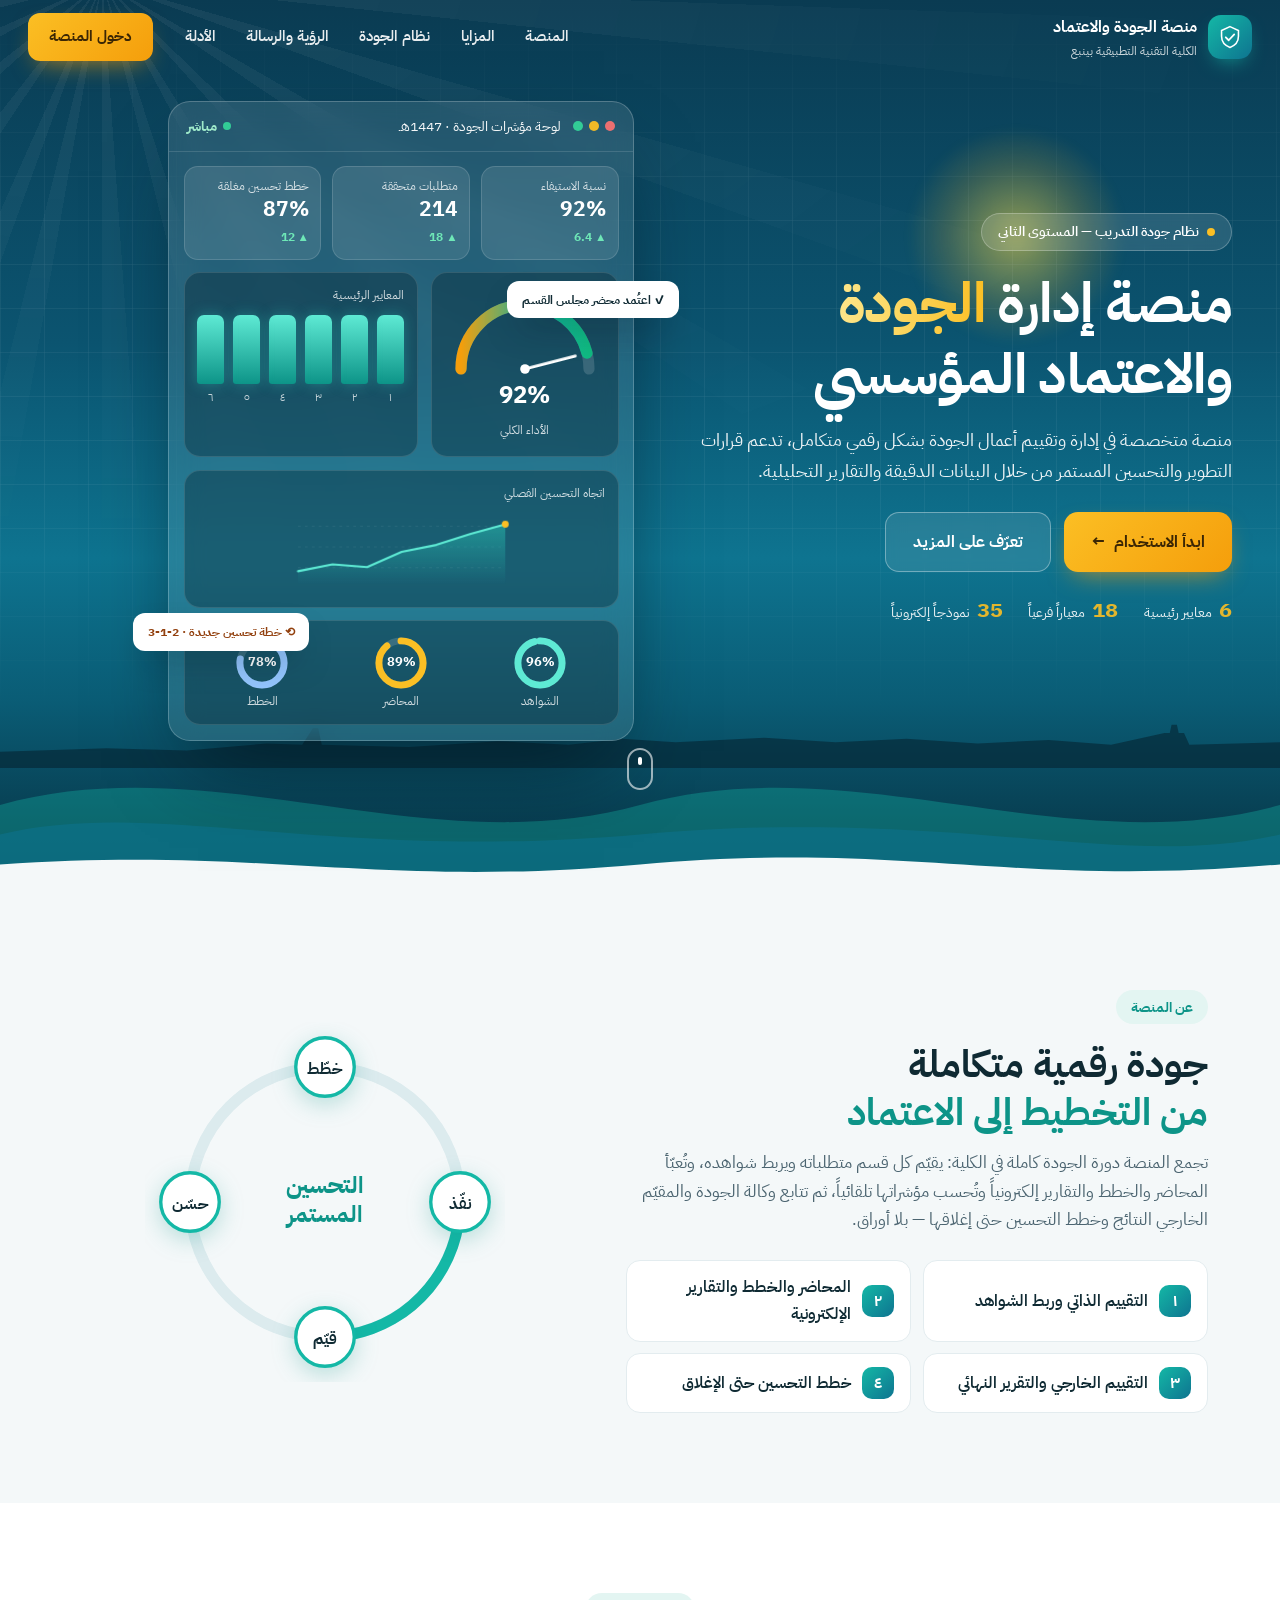
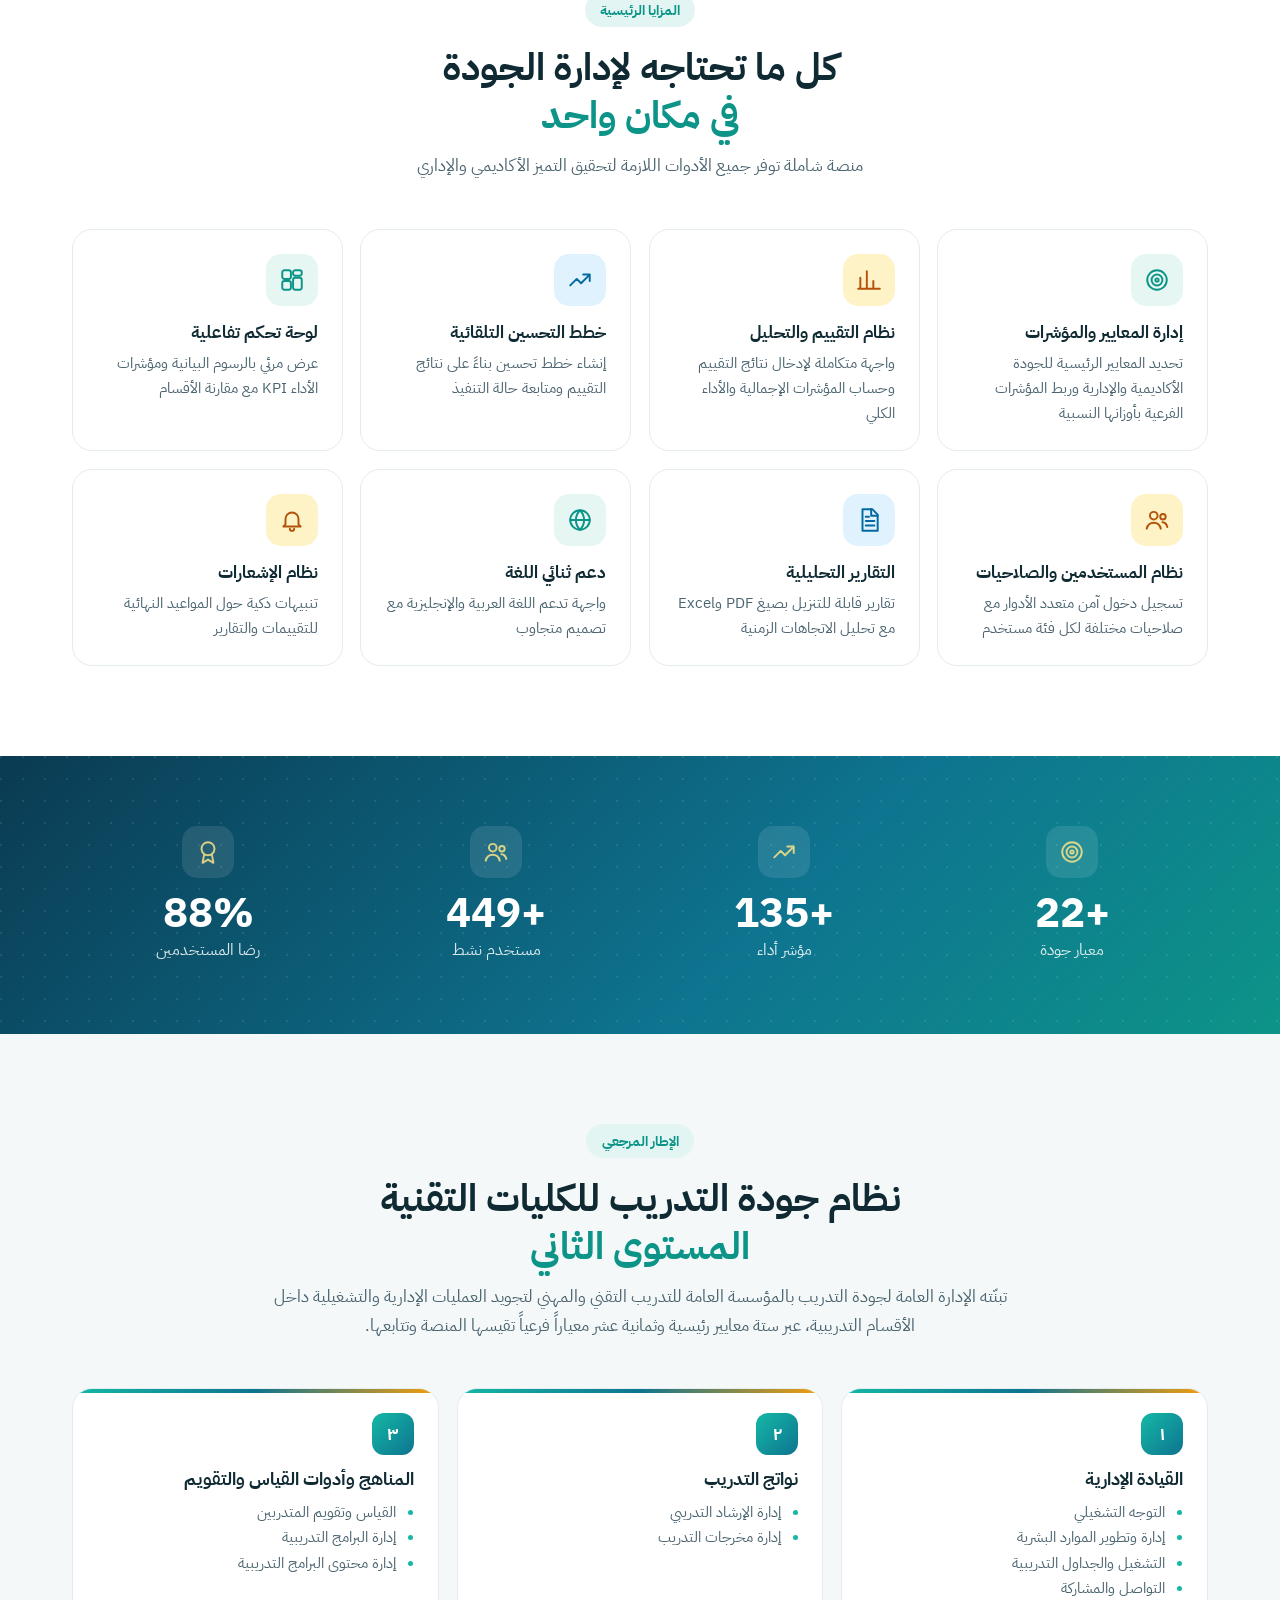
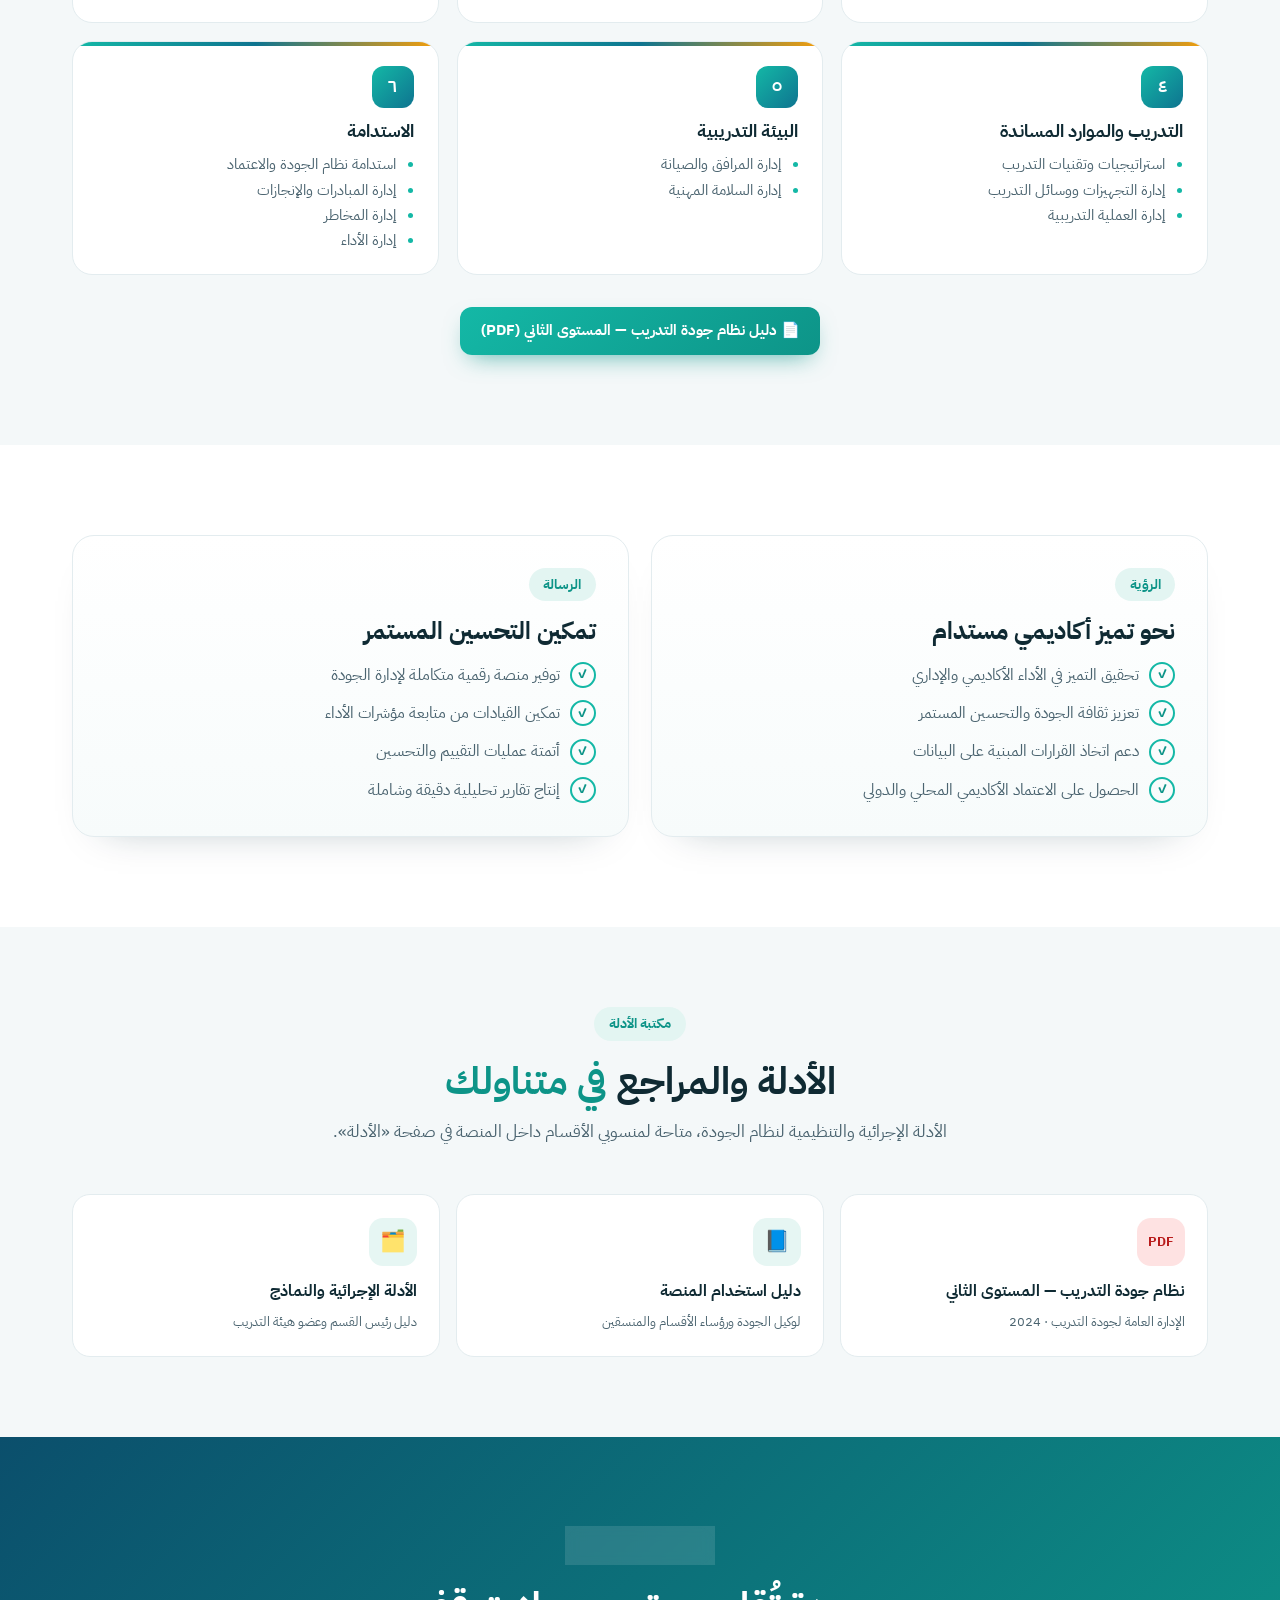
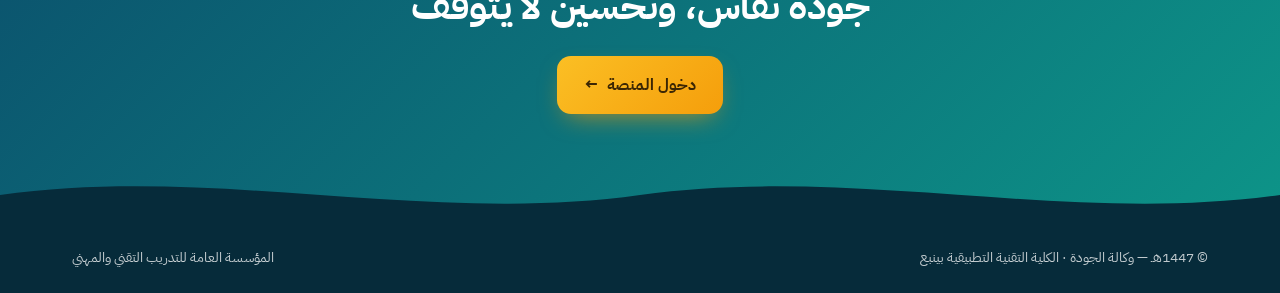
==== frontend/home.html @ 8d106e33 "Animated marine landing page (Yanbu), quality system level-2 overview with official guide, guides li" ====
<!doctype html>
<html lang="ar" dir="rtl">
<head>
  <meta charset="utf-8">
  <meta name="viewport" content="width=device-width, initial-scale=1">
  <title>منصة الجودة والاعتماد — الكلية التقنية التطبيقية بينبع</title>
  <meta name="description" content="منصة متخصصة في إدارة وتقييم أعمال الجودة بشكل رقمي متكامل وفق نظام جودة التدريب (المستوى الثاني).">
  <link rel="preconnect" href="https://fonts.googleapis.com">
  <link rel="stylesheet" href="https://fonts.googleapis.com/css2?family=IBM+Plex+Sans+Arabic:wght@400;500;600;700&display=swap">
  <link rel="stylesheet" href="css/home.css">
</head>
<body>
  <header class="nav" id="nav">
    <a class="brand" href="#top" aria-label="الصفحة الرئيسية">
      <span class="logo" aria-hidden="true">
        <svg viewBox="0 0 40 40"><path d="M20 4l13 6v9c0 8-5.6 14.4-13 17-7.4-2.6-13-9-13-17v-9z" fill="none" stroke="currentColor" stroke-width="2.4"/><path d="M13.5 20.5l4.5 4.5 8.5-9" fill="none" stroke="currentColor" stroke-width="2.8" stroke-linecap="round" stroke-linejoin="round"/></svg>
      </span>
      <span><b>منصة الجودة والاعتماد</b><small>الكلية التقنية التطبيقية بينبع</small></span>
    </a>
    <nav aria-label="أقسام الصفحة">
      <a href="#platform">المنصة</a>
      <a href="#features">المزايا</a>
      <a href="#system">نظام الجودة</a>
      <a href="#vision">الرؤية والرسالة</a>
      <a href="#guides">الأدلة</a>
    </nav>
    <a class="btn btn-gold" href="./">دخول المنصة</a>
  </header>

  <!-- ===================== الواجهة: بحر ينبع + لوحة مؤشرات حيّة ===================== -->
  <section class="hero" id="top">
    <div class="sky" aria-hidden="true">
      <div class="sun"></div>
      <div class="rays"></div>
      <div class="grid"></div>
      <div class="particles"><i></i><i></i><i></i><i></i><i></i><i></i><i></i><i></i><i></i><i></i><i></i><i></i></div>
    </div>
    <svg class="coast" viewBox="0 0 1440 120" preserveAspectRatio="none" aria-hidden="true">
      <path d="M0 92 L120 86 L210 90 L300 78 L340 80 L352 52 L358 52 L362 80 L460 84 L560 74 L640 80 L700 70 L760 76 L860 68 L940 76 L1020 70 L1100 78 L1180 72 L1250 80 L1310 60 L1316 60 L1318 46 L1324 46 L1326 60 L1332 60 L1338 80 L1440 76 L1440 120 L0 120Z"/>
    </svg>
    <div class="sea" aria-hidden="true">
      <svg class="wave w1" viewBox="0 0 2880 160" preserveAspectRatio="none"><path d="M0 80 C240 30 480 130 720 80 C960 30 1200 130 1440 80 C1680 30 1920 130 2160 80 C2400 30 2640 130 2880 80 V160 H0Z"/></svg>
      <svg class="wave w2" viewBox="0 0 2880 160" preserveAspectRatio="none"><path d="M0 90 C180 50 360 120 720 90 C1080 60 1260 130 1440 90 C1620 50 1800 120 2160 90 C2520 60 2700 130 2880 90 V160 H0Z"/></svg>
      <svg class="wave w3" viewBox="0 0 2880 160" preserveAspectRatio="none"><path d="M0 100 C300 70 420 140 720 100 C1020 60 1140 140 1440 100 C1740 70 1860 140 2160 100 C2460 60 2580 140 2880 100 V160 H0Z"/></svg>
    </div>

    <div class="hero-inner">
      <div class="hero-copy reveal">
        <span class="pill"><i></i> نظام جودة التدريب — المستوى الثاني</span>
        <h1>منصة إدارة <span class="shine">الجودة</span><br>والاعتماد المؤسسي</h1>
        <p class="lead">منصة متخصصة في إدارة وتقييم أعمال الجودة بشكل رقمي متكامل، تدعم قرارات التطوير والتحسين المستمر من خلال البيانات الدقيقة والتقارير التحليلية.</p>
        <div class="cta">
          <a class="btn btn-gold btn-lg" href="./">ابدأ الاستخدام <span aria-hidden="true">←</span></a>
          <a class="btn btn-ghost btn-lg" href="#features">تعرّف على المزيد</a>
        </div>
        <ul class="trust">
          <li><b>6</b> معايير رئيسية</li>
          <li><b>18</b> معياراً فرعياً</li>
          <li><b>35</b> نموذجاً إلكترونياً</li>
        </ul>
      </div>

      <!-- لوحة مؤشرات متحركة -->
      <div class="dash reveal" aria-label="عرض توضيحي للوحة المؤشرات">
        <div class="dash-top"><span class="dots"><i></i><i></i><i></i></span><span>لوحة مؤشرات الجودة · 1447هـ</span><span class="live"><i></i> مباشر</span></div>
        <div class="dash-body">
          <div class="kpis">
            <div class="kpi"><span>نسبة الاستيفاء</span><b data-count="92" data-suffix="%">0%</b><em class="up">▲ 6.4</em></div>
            <div class="kpi"><span>متطلبات متحققة</span><b data-count="214">0</b><em class="up">▲ 18</em></div>
            <div class="kpi"><span>خطط تحسين مغلقة</span><b data-count="87" data-suffix="%">0%</b><em class="up">▲ 12</em></div>
          </div>
          <div class="charts">
            <div class="card gauge-card">
              <svg viewBox="0 0 200 120" class="gauge">
                <defs><linearGradient id="gg" x1="0" x2="1"><stop offset="0" stop-color="#F59E0B"/><stop offset=".55" stop-color="#14B8A6"/><stop offset="1" stop-color="#10B981"/></linearGradient></defs>
                <path d="M20 105 A80 80 0 0 1 180 105" class="g-track"/>
                <path d="M20 105 A80 80 0 0 1 180 105" class="g-val" pathLength="100"/>
                <line x1="100" y1="105" x2="100" y2="40" class="g-needle"/>
                <circle cx="100" cy="105" r="6" class="g-hub"/>
              </svg>
              <div class="g-label"><b data-count="92" data-suffix="%">0%</b><span>الأداء الكلي</span></div>
            </div>
            <div class="card bars-card">
              <span class="card-t">المعايير الرئيسية</span>
              <div class="bars">
                <div style="--h:94%;--d:0s"><i></i><span>١</span></div>
                <div style="--h:88%;--d:.12s"><i></i><span>٢</span></div>
                <div style="--h:79%;--d:.24s"><i></i><span>٣</span></div>
                <div style="--h:91%;--d:.36s"><i></i><span>٤</span></div>
                <div style="--h:97%;--d:.48s"><i></i><span>٥</span></div>
                <div style="--h:84%;--d:.6s"><i></i><span>٦</span></div>
              </div>
            </div>
            <div class="card line-card">
              <span class="card-t">اتجاه التحسين الفصلي</span>
              <svg viewBox="0 0 300 110" class="line">
                <defs><linearGradient id="lg" x1="0" y1="0" x2="0" y2="1"><stop offset="0" stop-color="#2DD4BF" stop-opacity=".45"/><stop offset="1" stop-color="#2DD4BF" stop-opacity="0"/></linearGradient></defs>
                <g class="gridlines"><line x1="0" y1="25" x2="300" y2="25"/><line x1="0" y1="55" x2="300" y2="55"/><line x1="0" y1="85" x2="300" y2="85"/></g>
                <path class="area" d="M0 90 L50 80 L100 84 L150 62 L200 52 L250 36 L300 22 L300 110 L0 110Z"/>
                <path class="stroke" d="M0 90 L50 80 L100 84 L150 62 L200 52 L250 36 L300 22" pathLength="100"/>
                <circle class="pt" cx="300" cy="22" r="5"/>
              </svg>
            </div>
            <div class="card rings-card">
              <div class="ring" style="--p:96"><svg viewBox="0 0 42 42"><circle cx="21" cy="21" r="16"/><circle cx="21" cy="21" r="16" class="v" pathLength="100"/></svg><b>96%</b><span>الشواهد</span></div>
              <div class="ring" style="--p:89"><svg viewBox="0 0 42 42"><circle cx="21" cy="21" r="16"/><circle cx="21" cy="21" r="16" class="v" pathLength="100"/></svg><b>89%</b><span>المحاضر</span></div>
              <div class="ring" style="--p:78"><svg viewBox="0 0 42 42"><circle cx="21" cy="21" r="16"/><circle cx="21" cy="21" r="16" class="v" pathLength="100"/></svg><b>78%</b><span>الخطط</span></div>
            </div>
          </div>
        </div>
        <div class="float f1">✓ اعتُمد محضر مجلس القسم</div>
        <div class="float f2">⟲ خطة تحسين جديدة · 2-1-3</div>
      </div>
    </div>
    <a class="scroll-cue" href="#platform" aria-label="انتقل للأسفل"><span></span></a>
  </section>

  <!-- ===================== تعريف بالمنصة ===================== -->
  <section class="about" id="platform">
    <div class="wrap about-grid">
      <div class="reveal">
        <span class="eyebrow">عن المنصة</span>
        <h2>جودة رقمية متكاملة<br><span class="accent">من التخطيط إلى الاعتماد</span></h2>
        <p>تجمع المنصة دورة الجودة كاملة في الكلية: يقيّم كل قسم متطلباته ويربط شواهده، وتُعبّأ المحاضر والخطط والتقارير إلكترونياً وتُحسب مؤشراتها تلقائياً، ثم تتابع وكالة الجودة والمقيّم الخارجي النتائج وخطط التحسين حتى إغلاقها — بلا أوراق.</p>
        <ul class="flow">
          <li><b>١</b><span>التقييم الذاتي وربط الشواهد</span></li>
          <li><b>٢</b><span>المحاضر والخطط والتقارير الإلكترونية</span></li>
          <li><b>٣</b><span>التقييم الخارجي والتقرير النهائي</span></li>
          <li><b>٤</b><span>خطط التحسين حتى الإغلاق</span></li>
        </ul>
      </div>
      <div class="cycle reveal" aria-hidden="true">
        <svg viewBox="0 0 320 320">
          <circle cx="160" cy="160" r="120" class="c-track"/>
          <circle cx="160" cy="160" r="120" class="c-run" pathLength="100"/>
          <g class="c-nodes">
            <g transform="translate(160 40)"><circle r="26"/><text y="6">خطّط</text></g>
            <g transform="translate(280 160)"><circle r="26"/><text y="6">نفّذ</text></g>
            <g transform="translate(160 280)"><circle r="26"/><text y="6">قيّم</text></g>
            <g transform="translate(40 160)"><circle r="26"/><text y="6">حسّن</text></g>
          </g>
          <text x="160" y="152" class="c-mid">التحسين</text>
          <text x="160" y="178" class="c-mid">المستمر</text>
        </svg>
      </div>
    </div>
  </section>

  <!-- ===================== المزايا ===================== -->
  <section class="features" id="features">
    <div class="wrap">
      <div class="head reveal">
        <span class="eyebrow">المزايا الرئيسية</span>
        <h2>كل ما تحتاجه لإدارة الجودة<br><span class="accent">في مكان واحد</span></h2>
        <p>منصة شاملة توفر جميع الأدوات اللازمة لتحقيق التميز الأكاديمي والإداري</p>
      </div>
      <div class="f-grid">
        <article class="f reveal"><span class="ic"><svg viewBox="0 0 24 24"><circle cx="12" cy="12" r="9"/><circle cx="12" cy="12" r="5"/><circle cx="12" cy="12" r="1.5"/></svg></span><h3>إدارة المعايير والمؤشرات</h3><p>تحديد المعايير الرئيسية للجودة الأكاديمية والإدارية وربط المؤشرات الفرعية بأوزانها النسبية</p></article>
        <article class="f reveal"><span class="ic"><svg viewBox="0 0 24 24"><path d="M4 20V10M10 20V4M16 20v-7M22 20H2"/></svg></span><h3>نظام التقييم والتحليل</h3><p>واجهة متكاملة لإدخال نتائج التقييم وحساب المؤشرات الإجمالية والأداء الكلي</p></article>
        <article class="f reveal"><span class="ic"><svg viewBox="0 0 24 24"><path d="M3 17l6-6 4 4 8-8M15 7h6v6"/></svg></span><h3>خطط التحسين التلقائية</h3><p>إنشاء خطط تحسين بناءً على نتائج التقييم ومتابعة حالة التنفيذ</p></article>
        <article class="f reveal"><span class="ic"><svg viewBox="0 0 24 24"><rect x="3" y="3" width="8" height="8" rx="2"/><rect x="13" y="3" width="8" height="5" rx="2"/><rect x="13" y="10" width="8" height="11" rx="2"/><rect x="3" y="13" width="8" height="8" rx="2"/></svg></span><h3>لوحة تحكم تفاعلية</h3><p>عرض مرئي بالرسوم البيانية ومؤشرات الأداء KPI مع مقارنة الأقسام</p></article>
        <article class="f reveal"><span class="ic"><svg viewBox="0 0 24 24"><circle cx="9" cy="8" r="3.5"/><path d="M2.5 20c.8-3.6 3.4-5.5 6.5-5.5s5.7 1.9 6.5 5.5"/><circle cx="17.5" cy="9" r="2.5"/><path d="M17 14c2.3.2 4 1.8 4.5 4.5"/></svg></span><h3>نظام المستخدمين والصلاحيات</h3><p>تسجيل دخول آمن متعدد الأدوار مع صلاحيات مختلفة لكل فئة مستخدم</p></article>
        <article class="f reveal"><span class="ic"><svg viewBox="0 0 24 24"><path d="M6 2h9l5 5v15H6z"/><path d="M14 2v6h6M9 13h8M9 17h8M9 9h3"/></svg></span><h3>التقارير التحليلية</h3><p>تقارير قابلة للتنزيل بصيغ PDF وExcel مع تحليل الاتجاهات الزمنية</p></article>
        <article class="f reveal"><span class="ic"><svg viewBox="0 0 24 24"><circle cx="12" cy="12" r="9"/><path d="M3 12h18M12 3c2.5 2.6 3.8 5.6 3.8 9s-1.3 6.4-3.8 9c-2.5-2.6-3.8-5.6-3.8-9S9.5 5.6 12 3z"/></svg></span><h3>دعم ثنائي اللغة</h3><p>واجهة تدعم اللغة العربية والإنجليزية مع تصميم متجاوب</p></article>
        <article class="f reveal"><span class="ic"><svg viewBox="0 0 24 24"><path d="M6 16V11a6 6 0 1112 0v5l2 2H4z"/><path d="M10 20a2 2 0 004 0"/></svg></span><h3>نظام الإشعارات</h3><p>تنبيهات ذكية حول المواعيد النهائية للتقييمات والتقارير</p></article>
      </div>
    </div>
  </section>

  <!-- ===================== أرقام ===================== -->
  <section class="stats">
    <div class="wrap s-grid">
      <div class="s reveal"><span class="ic"><svg viewBox="0 0 24 24"><circle cx="12" cy="12" r="9"/><circle cx="12" cy="12" r="5"/><circle cx="12" cy="12" r="1.5"/></svg></span><b data-count="25" data-prefix="+">0</b><span>معيار جودة</span></div>
      <div class="s reveal"><span class="ic"><svg viewBox="0 0 24 24"><path d="M3 17l6-6 4 4 8-8M15 7h6v6"/></svg></span><b data-count="150" data-prefix="+">0</b><span>مؤشر أداء</span></div>
      <div class="s reveal"><span class="ic"><svg viewBox="0 0 24 24"><circle cx="9" cy="8" r="3.5"/><path d="M2.5 20c.8-3.6 3.4-5.5 6.5-5.5s5.7 1.9 6.5 5.5"/><circle cx="17.5" cy="9" r="2.5"/><path d="M17 14c2.3.2 4 1.8 4.5 4.5"/></svg></span><b data-count="500" data-prefix="+">0</b><span>مستخدم نشط</span></div>
      <div class="s reveal"><span class="ic"><svg viewBox="0 0 24 24"><circle cx="12" cy="9" r="6"/><path d="M8.5 14l-1.5 8 5-3 5 3-1.5-8"/></svg></span><b data-count="98" data-suffix="%">0</b><span>رضا المستخدمين</span></div>
    </div>
  </section>

  <!-- ===================== نظام الجودة - المستوى الثاني ===================== -->
  <section class="system" id="system">
    <div class="wrap">
      <div class="head reveal">
        <span class="eyebrow">الإطار المرجعي</span>
        <h2>نظام جودة التدريب للكليات التقنية<br><span class="accent">المستوى الثاني</span></h2>
        <p>تبنّته الإدارة العامة لجودة التدريب بالمؤسسة العامة للتدريب التقني والمهني لتجويد العمليات الإدارية والتشغيلية داخل الأقسام التدريبية، عبر ستة معايير رئيسية وثمانية عشر معياراً فرعياً تقيسها المنصة وتتابعها.</p>
      </div>
      <div class="std-grid">
        <article class="std reveal"><span class="n">١</span><h3>القيادة الإدارية</h3><ul><li>التوجه التشغيلي</li><li>إدارة وتطوير الموارد البشرية</li><li>التشغيل والجداول التدريبية</li><li>التواصل والمشاركة</li></ul></article>
        <article class="std reveal"><span class="n">٢</span><h3>نواتج التدريب</h3><ul><li>إدارة الإرشاد التدريبي</li><li>إدارة مخرجات التدريب</li></ul></article>
        <article class="std reveal"><span class="n">٣</span><h3>المناهج وأدوات القياس والتقويم</h3><ul><li>القياس وتقويم المتدربين</li><li>إدارة البرامج التدريبية</li><li>إدارة محتوى البرامج التدريبية</li></ul></article>
        <article class="std reveal"><span class="n">٤</span><h3>التدريب والموارد المساندة</h3><ul><li>استراتيجيات وتقنيات التدريب</li><li>إدارة التجهيزات ووسائل التدريب</li><li>إدارة العملية التدريبية</li></ul></article>
        <article class="std reveal"><span class="n">٥</span><h3>البيئة التدريبية</h3><ul><li>إدارة المرافق والصيانة</li><li>إدارة السلامة المهنية</li></ul></article>
        <article class="std reveal"><span class="n">٦</span><h3>الاستدامة</h3><ul><li>استدامة نظام الجودة والاعتماد</li><li>إدارة المبادرات والإنجازات</li><li>إدارة المخاطر</li><li>إدارة الأداء</li></ul></article>
      </div>
      <div class="center reveal"><a class="btn btn-teal" href="docs/tvtc-training-quality-system-level2-2024.pdf" target="_blank" rel="noopener">📄 دليل نظام جودة التدريب — المستوى الثاني (PDF)</a></div>
    </div>
  </section>

  <!-- ===================== الرؤية والرسالة ===================== -->
  <section class="vm" id="vision">
    <div class="wrap vm-grid">
      <article class="vm-card reveal">
        <span class="tag">الرؤية</span>
        <h3>نحو تميز أكاديمي مستدام</h3>
        <ul>
          <li>تحقيق التميز في الأداء الأكاديمي والإداري</li>
          <li>تعزيز ثقافة الجودة والتحسين المستمر</li>
          <li>دعم اتخاذ القرارات المبنية على البيانات</li>
          <li>الحصول على الاعتماد الأكاديمي المحلي والدولي</li>
        </ul>
      </article>
      <article class="vm-card reveal">
        <span class="tag">الرسالة</span>
        <h3>تمكين التحسين المستمر</h3>
        <ul>
          <li>توفير منصة رقمية متكاملة لإدارة الجودة</li>
          <li>تمكين القيادات من متابعة مؤشرات الأداء</li>
          <li>أتمتة عمليات التقييم والتحسين</li>
          <li>إنتاج تقارير تحليلية دقيقة وشاملة</li>
        </ul>
      </article>
    </div>
  </section>

  <!-- ===================== الأدلة ===================== -->
  <section class="guides" id="guides">
    <div class="wrap">
      <div class="head reveal">
        <span class="eyebrow">مكتبة الأدلة</span>
        <h2>الأدلة والمراجع <span class="accent">في متناولك</span></h2>
        <p>الأدلة الإجرائية والتنظيمية لنظام الجودة، متاحة لمنسوبي الأقسام داخل المنصة في صفحة «الأدلة».</p>
      </div>
      <div class="g-grid">
        <a class="g reveal" href="docs/tvtc-training-quality-system-level2-2024.pdf" target="_blank" rel="noopener"><span class="ic">PDF</span><b>نظام جودة التدريب — المستوى الثاني</b><small>الإدارة العامة لجودة التدريب · 2024</small></a>
        <a class="g reveal" href="./#/guides"><span class="ic">📘</span><b>دليل استخدام المنصة</b><small>لوكيل الجودة ورؤساء الأقسام والمنسقين</small></a>
        <a class="g reveal" href="./#/guides"><span class="ic">🗂️</span><b>الأدلة الإجرائية والنماذج</b><small>دليل رئيس القسم وعضو هيئة التدريب</small></a>
      </div>
    </div>
  </section>

  <section class="final">
    <div class="wrap final-inner reveal">
      <span class="pill"><i></i> ابدأ رحلة التميز الآن</span>
      <h2>جودة تُقاس، وتحسين لا يتوقف</h2>
      <a class="btn btn-gold btn-lg" href="./">دخول المنصة <span aria-hidden="true">←</span></a>
    </div>
    <svg class="final-wave" viewBox="0 0 1440 80" preserveAspectRatio="none" aria-hidden="true"><path d="M0 40 C240 0 480 80 720 40 C960 0 1200 80 1440 40 V80 H0Z"/></svg>
  </section>

  <footer class="foot">
    <div class="wrap">
      <span>© 1447هـ — وكالة الجودة · الكلية التقنية التطبيقية بينبع</span>
      <span>المؤسسة العامة للتدريب التقني والمهني</span>
    </div>
  </footer>

  <script src="js/home.js" defer></script>
</body>
</html>
---- frontend/css/home.css ----
/* الصفحة الرئيسية لمنصة الجودة — بحر ينبع + مؤشرات حيّة */
:root {
  --deep: #062B3A; --sea: #0B4F6C; --sea2: #0E7490; --teal: #14B8A6; --teal2: #0D9488; --mint: #5EEAD4;
  --gold: #F59E0B; --gold2: #FBBF24; --ink: #0F2A33; --ink2: #4B6470; --line: #E3ECEF; --paper: #F4F8F9;
  --font: "IBM Plex Sans Arabic", "Noto Sans Arabic", Tahoma, sans-serif;
}
* { box-sizing: border-box; }
html { scroll-behavior: smooth; }
body { margin: 0; font-family: var(--font); color: var(--ink); background: var(--paper); line-height: 1.7; -webkit-font-smoothing: antialiased; }
a { color: inherit; text-decoration: none; }
h1, h2, h3 { margin: 0; line-height: 1.25; }
p { margin: 0; }
.wrap { max-width: 1180px; margin: 0 auto; padding: 0 22px; }

/* ---------- الأزرار ---------- */
.btn { display: inline-flex; align-items: center; gap: .55rem; padding: .7rem 1.3rem; border-radius: 12px; font-weight: 700; font-size: .95rem;
  transition: transform .2s, box-shadow .2s, background .2s; white-space: nowrap; }
.btn:hover { transform: translateY(-2px); }
.btn-lg { padding: .95rem 1.7rem; font-size: 1.02rem; border-radius: 14px; }
.btn-gold { background: linear-gradient(135deg, var(--gold2), var(--gold)); color: #3B2604; box-shadow: 0 10px 26px -10px rgba(245,158,11,.75); }
.btn-gold:hover { box-shadow: 0 16px 32px -12px rgba(245,158,11,.85); }
.btn-ghost { background: rgba(255,255,255,.1); color: #fff; border: 1px solid rgba(255,255,255,.35); backdrop-filter: blur(6px); }
.btn-ghost:hover { background: rgba(255,255,255,.18); }
.btn-teal { background: linear-gradient(135deg, var(--teal), var(--teal2)); color: #fff; box-shadow: 0 10px 24px -10px rgba(13,148,136,.7); }

/* ---------- الشريط العلوي ---------- */
.nav { position: fixed; inset-inline: 0; top: 0; z-index: 50; display: flex; align-items: center; gap: 1.2rem; padding: .8rem 28px;
  color: #fff; transition: background .3s, box-shadow .3s, color .3s; }
.nav.scrolled { background: rgba(255,255,255,.9); color: var(--ink); backdrop-filter: blur(14px); box-shadow: 0 1px 0 var(--line), 0 10px 30px -20px rgba(6,43,58,.4); }
.brand { display: flex; align-items: center; gap: .7rem; margin-inline-end: auto; }
.brand b { display: block; font-size: 1.02rem; }
.brand small { display: block; font-size: .75rem; opacity: .8; }
.logo { width: 44px; height: 44px; border-radius: 13px; display: grid; place-items: center; color: #fff;
  background: linear-gradient(135deg, var(--teal), var(--sea2)); box-shadow: 0 8px 20px -8px rgba(20,184,166,.8); }
.logo svg { width: 26px; height: 26px; }
.nav nav { display: flex; gap: .3rem; }
.nav nav a { padding: .45rem .8rem; border-radius: 10px; font-weight: 600; font-size: .92rem; opacity: .9; transition: background .2s; }
.nav nav a:hover { background: rgba(255,255,255,.14); }
.nav.scrolled nav a:hover { background: #EAF4F5; }

/* ---------- الواجهة البحرية ---------- */
.hero { position: relative; min-height: 100vh; overflow: hidden; color: #fff; display: flex; align-items: center; padding: 110px 0 170px;
  background: linear-gradient(180deg, #0A3B52 0%, #0B5470 38%, #0E7490 62%, #0A5C75 78%, var(--deep) 100%); }
.sky { position: absolute; inset: 0; pointer-events: none; }
.sun { position: absolute; top: 14%; inset-inline-start: 12%; width: 220px; height: 220px; border-radius: 50%;
  background: radial-gradient(circle, rgba(253,224,71,.55), rgba(251,191,36,.18) 45%, transparent 70%); filter: blur(4px); animation: breathe 7s ease-in-out infinite; }
.rays { position: absolute; inset: -20% -10% 30%; background: repeating-conic-gradient(from 200deg at 15% 20%, rgba(255,255,255,.06) 0 4deg, transparent 4deg 14deg);
  mask-image: radial-gradient(ellipse at 15% 20%, #000, transparent 65%); animation: sway 18s ease-in-out infinite; }
.grid { position: absolute; inset: 0; opacity: .14;
  background-image: linear-gradient(rgba(255,255,255,.35) 1px, transparent 1px), linear-gradient(90deg, rgba(255,255,255,.35) 1px, transparent 1px);
  background-size: 44px 44px; mask-image: linear-gradient(180deg, transparent, #000 25%, #000 55%, transparent 80%); animation: drift 30s linear infinite; }
.particles i { position: absolute; bottom: 18%; width: 6px; height: 6px; border-radius: 50%; background: rgba(94,234,212,.75);
  box-shadow: 0 0 12px rgba(94,234,212,.9); animation: rise 9s linear infinite; opacity: 0; }
.particles i:nth-child(1) { left: 6%; animation-delay: 0s; } .particles i:nth-child(2) { left: 14%; animation-delay: 1.5s; width: 4px; height: 4px; }
.particles i:nth-child(3) { left: 23%; animation-delay: 3s; } .particles i:nth-child(4) { left: 31%; animation-delay: .8s; width: 3px; height: 3px; }
.particles i:nth-child(5) { left: 42%; animation-delay: 4.2s; } .particles i:nth-child(6) { left: 51%; animation-delay: 2.2s; width: 5px; height: 5px; }
.particles i:nth-child(7) { left: 60%; animation-delay: 5.5s; } .particles i:nth-child(8) { left: 68%; animation-delay: 1.1s; width: 4px; height: 4px; }
.particles i:nth-child(9) { left: 77%; animation-delay: 6.3s; } .particles i:nth-child(10) { left: 85%; animation-delay: 3.7s; width: 3px; height: 3px; }
.particles i:nth-child(11) { left: 92%; animation-delay: 7.1s; } .particles i:nth-child(12) { left: 37%; animation-delay: 8s; width: 5px; height: 5px; }
.coast { position: absolute; bottom: 132px; left: 0; width: 100%; height: 70px; fill: rgba(4,32,44,.55); }
.sea { position: absolute; inset-inline: 0; bottom: 0; height: 190px; }
.wave { position: absolute; bottom: 0; left: 0; width: 200%; height: 100%; }
.wave path { fill: currentColor; }
.w1 { color: rgba(20,184,166,.35); animation: waveL 16s linear infinite; height: 190px; }
.w2 { color: rgba(14,116,144,.55); animation: waveR 11s linear infinite; height: 150px; }
.w3 { color: #F4F8F9; animation: waveL 8s linear infinite; height: 95px; }

.hero-inner { position: relative; z-index: 2; width: 100%; max-width: 1240px; margin: 0 auto; padding: 0 28px;
  display: grid; grid-template-columns: 1fr 1.05fr; gap: 3rem; align-items: center; }
.pill { display: inline-flex; align-items: center; gap: .5rem; padding: .4rem 1rem; border-radius: 999px; font-size: .85rem; font-weight: 600;
  background: rgba(255,255,255,.12); border: 1px solid rgba(255,255,255,.25); backdrop-filter: blur(6px); }
.pill i { width: 8px; height: 8px; border-radius: 50%; background: var(--gold2); box-shadow: 0 0 0 0 rgba(251,191,36,.7); animation: ping 2s infinite; }
.hero h1 { font-size: clamp(2.2rem, 4.4vw, 3.6rem); font-weight: 700; margin: 1.1rem 0 1rem; letter-spacing: -.01em; }
.shine { background: linear-gradient(90deg, #FDE68A, #FBBF24, #5EEAD4, #FDE68A); background-size: 300% 100%;
  -webkit-background-clip: text; background-clip: text; color: transparent; animation: shine 6s linear infinite; }
.lead { font-size: 1.12rem; opacity: .92; max-width: 34rem; }
.cta { display: flex; gap: .8rem; flex-wrap: wrap; margin: 2rem 0 1.6rem; }
.trust { list-style: none; padding: 0; margin: 0; display: flex; gap: 1.6rem; flex-wrap: wrap; font-size: .9rem; opacity: .9; }
.trust b { font-size: 1.35rem; color: var(--gold2); margin-inline-end: .25rem; }

/* ---------- لوحة المؤشرات المتحركة ---------- */
.dash { position: relative; border-radius: 22px; background: rgba(255,255,255,.1); border: 1px solid rgba(255,255,255,.22);
  backdrop-filter: blur(16px); -webkit-backdrop-filter: blur(16px); box-shadow: 0 40px 80px -30px rgba(2,20,30,.75); animation: float 7s ease-in-out infinite; }
.dash-top { display: flex; align-items: center; gap: .8rem; padding: .8rem 1.1rem; border-bottom: 1px solid rgba(255,255,255,.14); font-size: .85rem; opacity: .95; }
.dots { display: flex; gap: 6px; } .dots i { width: 10px; height: 10px; border-radius: 50%; background: rgba(255,255,255,.35); }
.dots i:nth-child(1) { background: #F87171; } .dots i:nth-child(2) { background: #FBBF24; } .dots i:nth-child(3) { background: #34D399; }
.live { margin-inline-start: auto; display: flex; align-items: center; gap: .4rem; font-weight: 700; color: #A7F3D0; }
.live i { width: 8px; height: 8px; border-radius: 50%; background: #34D399; animation: ping 1.6s infinite; box-shadow: 0 0 0 0 rgba(52,211,153,.7); }
.dash-body { padding: 1.1rem; display: flex; flex-direction: column; gap: .9rem; }
.kpis { display: grid; grid-template-columns: repeat(3, 1fr); gap: .7rem; }
.kpi { background: rgba(255,255,255,.1); border: 1px solid rgba(255,255,255,.14); border-radius: 14px; padding: .7rem .8rem; }
.kpi span { display: block; font-size: .75rem; opacity: .8; }
.kpi b { display: block; font-size: 1.55rem; line-height: 1.3; font-variant-numeric: tabular-nums; }
.kpi em { font-style: normal; font-size: .72rem; font-weight: 700; }
.kpi em.up { color: #6EE7B7; }
.charts { display: grid; grid-template-columns: 1fr 1.25fr; gap: .8rem; }
.card { background: rgba(4,32,44,.35); border: 1px solid rgba(255,255,255,.12); border-radius: 16px; padding: .8rem; position: relative; }
.card-t { font-size: .75rem; opacity: .8; display: block; margin-bottom: .3rem; }
.gauge-card { display: flex; flex-direction: column; align-items: center; }
.gauge { width: 100%; max-width: 190px; }
.g-track { fill: none; stroke: rgba(255,255,255,.14); stroke-width: 14; stroke-linecap: round; }
.g-val { fill: none; stroke: url(#gg); stroke-width: 14; stroke-linecap: round; stroke-dasharray: 100; stroke-dashoffset: 100; }
.g-needle { stroke: #fff; stroke-width: 3.5; stroke-linecap: round; transform-origin: 100px 105px; transform: rotate(-90deg); }
.g-hub { fill: #fff; }
.in .g-val { animation: gauge 2.4s cubic-bezier(.2,.8,.2,1) forwards, pulseArc 4s 2.6s ease-in-out infinite; }
.in .g-needle { animation: needle 2.4s cubic-bezier(.2,.8,.2,1) forwards, wobble 4s 2.6s ease-in-out infinite; }
.g-label { text-align: center; margin-top: -.4rem; } .g-label b { font-size: 1.5rem; display: block; } .g-label span { font-size: .75rem; opacity: .8; }
.bars { height: 118px; display: flex; align-items: flex-end; gap: 9px; padding-top: .3rem; }
.bars div { flex: 1; height: 100%; display: flex; flex-direction: column; justify-content: flex-end; align-items: center; gap: 4px; }
.bars i { width: 100%; height: 0; border-radius: 7px 7px 3px 3px; background: linear-gradient(180deg, #5EEAD4, #0D9488); box-shadow: 0 0 14px rgba(45,212,191,.35); }
.bars span { font-size: .7rem; opacity: .75; }
.in .bars i { animation: grow 1.4s var(--d) cubic-bezier(.2,.8,.2,1) forwards, breatheBar 5s calc(var(--d) + 1.6s) ease-in-out infinite; }
.line-card { grid-column: 1 / -1; }
.line { width: 100%; height: 96px; }
.gridlines line { stroke: rgba(255,255,255,.1); stroke-dasharray: 4 6; }
.line .area { fill: url(#lg); opacity: 0; }
.line .stroke { fill: none; stroke: #5EEAD4; stroke-width: 3; stroke-linecap: round; stroke-linejoin: round; stroke-dasharray: 100; stroke-dashoffset: 100; }
.line .pt { fill: #FBBF24; opacity: 0; }
.in .line .stroke { animation: draw 2.6s .4s ease-out forwards; }
.in .line .area { animation: fade 1s 2.2s forwards; }
.in .line .pt { animation: fade .4s 2.8s forwards, ping2 2s 3.2s infinite; }
.rings-card { grid-column: 1 / -1; display: flex; justify-content: space-around; gap: .6rem; }
.ring { position: relative; display: flex; flex-direction: column; align-items: center; width: 84px; }
.ring svg { width: 70px; height: 70px; transform: rotate(-90deg); }
.ring circle { fill: none; stroke: rgba(255,255,255,.14); stroke-width: 5; }
.ring .v { stroke: var(--mint); stroke-linecap: round; stroke-dasharray: 100; stroke-dashoffset: 100; }
.ring:nth-child(2) .v { stroke: #FBBF24; } .ring:nth-child(3) .v { stroke: #93C5FD; }
.in .ring .v { animation: ringFill 2s .6s cubic-bezier(.2,.8,.2,1) forwards; }
.ring b { position: absolute; top: 22px; font-size: .9rem; }
.ring span { font-size: .72rem; opacity: .8; }
.float { position: absolute; padding: .5rem .9rem; border-radius: 12px; font-size: .78rem; font-weight: 700; color: var(--ink); background: #fff;
  box-shadow: 0 16px 34px -14px rgba(2,20,30,.6); white-space: nowrap; }
.f1 { top: 28%; inset-inline-start: -46px; animation: bob 5s ease-in-out infinite; }
.f2 { bottom: 14%; inset-inline-end: -36px; animation: bob 6s 1s ease-in-out infinite; color: #92400E; }
.scroll-cue { position: absolute; bottom: 110px; left: 50%; transform: translateX(-50%); z-index: 3; width: 26px; height: 42px; border: 2px solid rgba(255,255,255,.6); border-radius: 14px; }
.scroll-cue span { position: absolute; top: 7px; left: 50%; width: 4px; height: 8px; margin-left: -2px; border-radius: 2px; background: #fff; animation: cue 1.8s infinite; }

/* ---------- الأقسام ---------- */
section { position: relative; }
.eyebrow { display: inline-block; padding: .35rem .95rem; border-radius: 999px; background: #E3F5F2; color: var(--teal2); font-weight: 700; font-size: .85rem; }
.head { text-align: center; max-width: 760px; margin: 0 auto 3rem; }
.head h2, .about h2 { font-size: clamp(1.7rem, 3vw, 2.4rem); margin: 1rem 0 .8rem; }
.head p { color: var(--ink2); font-size: 1.05rem; }
.accent { color: var(--teal2); }
.about { padding: 90px 0; background: var(--paper); }
.about-grid { display: grid; grid-template-columns: 1.15fr 1fr; gap: 3rem; align-items: center; }
.about p { color: var(--ink2); font-size: 1.05rem; }
.flow { list-style: none; padding: 0; margin: 1.6rem 0 0; display: grid; grid-template-columns: 1fr 1fr; gap: .7rem; }
.flow li { display: flex; align-items: center; gap: .7rem; background: #fff; border: 1px solid var(--line); border-radius: 14px; padding: .8rem 1rem; font-weight: 600; }
.flow b { width: 32px; height: 32px; flex: none; display: grid; place-items: center; border-radius: 10px; color: #fff; background: linear-gradient(135deg, var(--teal), var(--sea2)); }
.cycle svg { width: 100%; max-width: 360px; display: block; margin: 0 auto; }
.c-track { fill: none; stroke: #DCEBEE; stroke-width: 10; }
.c-run { fill: none; stroke: url(#none); stroke: var(--teal); stroke-width: 10; stroke-linecap: round; stroke-dasharray: 22 78; transform-origin: 160px 160px; animation: spin 6s linear infinite; }
.c-nodes circle { fill: #fff; stroke: var(--teal); stroke-width: 3; filter: drop-shadow(0 6px 10px rgba(13,148,136,.25)); }
.c-nodes text, .c-mid { text-anchor: middle; font-family: var(--font); font-weight: 700; font-size: 14px; fill: var(--ink); }
.c-mid { font-size: 20px; fill: var(--teal2); }

.features { padding: 90px 0; background: #fff; }
.f-grid { display: grid; grid-template-columns: repeat(4, 1fr); gap: 1.1rem; }
.f { background: #fff; border: 1px solid var(--line); border-radius: 20px; padding: 1.5rem; transition: transform .25s, box-shadow .25s, border-color .25s; }
.f:hover { transform: translateY(-6px); border-color: #BDE7E1; box-shadow: 0 24px 44px -26px rgba(6,43,58,.35); }
.f .ic, .s .ic { width: 52px; height: 52px; border-radius: 15px; display: grid; place-items: center; background: #E6F6F3; color: var(--teal2); margin-bottom: 1rem; }
.f:nth-child(3n+2) .ic { background: #FEF3C7; color: #B45309; } .f:nth-child(3n) .ic { background: #E0F2FE; color: #0369A1; }
.f .ic svg, .s .ic svg { width: 26px; height: 26px; fill: none; stroke: currentColor; stroke-width: 1.8; stroke-linecap: round; stroke-linejoin: round; }
.f h3 { font-size: 1.08rem; margin-bottom: .45rem; }
.f p { color: var(--ink2); font-size: .93rem; }

.stats { padding: 70px 0; background: linear-gradient(135deg, #0A3B52, #0E7490 60%, #0D9488); color: #fff; overflow: hidden; }
.stats::before { content: ""; position: absolute; inset: 0; background-image: radial-gradient(circle at 1px 1px, rgba(255,255,255,.18) 1px, transparent 0); background-size: 22px 22px; opacity: .5; }
.s-grid { position: relative; display: grid; grid-template-columns: repeat(4, 1fr); gap: 1rem; text-align: center; }
.s { display: flex; flex-direction: column; align-items: center; }
.s .ic { background: rgba(255,255,255,.12); color: #FDE68A; margin-bottom: .8rem; }
.s b { font-size: 2.6rem; line-height: 1.1; font-variant-numeric: tabular-nums; }
.s span { opacity: .85; }

.system { padding: 90px 0; background: var(--paper); }
.std-grid { display: grid; grid-template-columns: repeat(3, 1fr); gap: 1.1rem; }
.std { position: relative; background: #fff; border: 1px solid var(--line); border-radius: 20px; padding: 1.5rem 1.5rem 1.3rem; overflow: hidden; transition: transform .25s, box-shadow .25s; }
.std::before { content: ""; position: absolute; inset-inline: 0; top: 0; height: 4px; background: linear-gradient(90deg, var(--teal), var(--sea2), var(--gold)); }
.std:hover { transform: translateY(-5px); box-shadow: 0 22px 40px -26px rgba(6,43,58,.35); }
.std .n { width: 42px; height: 42px; border-radius: 12px; display: grid; place-items: center; font-weight: 700; font-size: 1.15rem; color: #fff;
  background: linear-gradient(135deg, var(--teal), var(--sea2)); margin-bottom: .8rem; }
.std h3 { font-size: 1.12rem; margin-bottom: .6rem; }
.std ul { margin: 0; padding-inline-start: 1.1rem; color: var(--ink2); font-size: .93rem; }
.std li::marker { color: var(--teal); }
.center { text-align: center; margin-top: 2rem; }

.vm { padding: 90px 0; background: #fff; }
.vm-grid { display: grid; grid-template-columns: 1fr 1fr; gap: 1.4rem; }
.vm-card { border: 1px solid var(--line); border-radius: 22px; padding: 2rem; background: linear-gradient(180deg, #fff, #F7FBFB); box-shadow: 0 20px 40px -32px rgba(6,43,58,.35); }
.tag { display: inline-block; padding: .3rem .9rem; border-radius: 999px; background: #E3F5F2; color: var(--teal2); font-weight: 700; font-size: .85rem; }
.vm-card h3 { font-size: 1.5rem; margin: .9rem 0 1rem; }
.vm-card ul { list-style: none; padding: 0; margin: 0; display: flex; flex-direction: column; gap: .7rem; }
.vm-card li { display: flex; gap: .6rem; align-items: center; color: var(--ink2); }
.vm-card li::before { content: "✓"; width: 22px; height: 22px; flex: none; display: grid; place-items: center; border-radius: 50%; border: 2px solid var(--teal); color: var(--teal2); font-size: .72rem; font-weight: 700; }

.guides { padding: 80px 0; background: var(--paper); }
.g-grid { display: grid; grid-template-columns: repeat(3, 1fr); gap: 1rem; }
.g { display: flex; flex-direction: column; gap: .35rem; background: #fff; border: 1px solid var(--line); border-radius: 18px; padding: 1.4rem; transition: transform .2s, box-shadow .2s; }
.g:hover { transform: translateY(-4px); box-shadow: 0 20px 36px -24px rgba(6,43,58,.35); }
.g .ic { width: 48px; height: 48px; border-radius: 14px; display: grid; place-items: center; background: #FEE2E2; color: #B91C1C; font-weight: 700; font-size: .8rem; margin-bottom: .4rem; }
.g:nth-child(2) .ic, .g:nth-child(3) .ic { background: #E6F6F3; font-size: 1.3rem; }
.g small { color: var(--ink2); }

.final { padding: 90px 0 110px; color: #fff; text-align: center; overflow: hidden; background: linear-gradient(135deg, #0B4F6C, #0D9488); }
.final h2 { font-size: clamp(1.7rem, 3vw, 2.4rem); margin: 1.1rem 0 1.6rem; }
.final-wave { position: absolute; bottom: -1px; left: 0; width: 100%; height: 60px; fill: var(--deep); }
.foot { background: var(--deep); color: rgba(255,255,255,.75); padding: 1.4rem 0; font-size: .88rem; }
.foot .wrap { display: flex; justify-content: space-between; gap: 1rem; flex-wrap: wrap; }

/* ---------- الظهور عند التمرير ---------- */
.reveal { opacity: 0; transform: translateY(28px); transition: opacity .8s ease, transform .8s cubic-bezier(.2,.8,.2,1); }
.reveal.in { opacity: 1; transform: none; }
.f-grid .reveal:nth-child(2), .std-grid .reveal:nth-child(2), .s-grid .reveal:nth-child(2) { transition-delay: .08s; }
.f-grid .reveal:nth-child(3), .std-grid .reveal:nth-child(3), .s-grid .reveal:nth-child(3) { transition-delay: .16s; }
.f-grid .reveal:nth-child(4), .std-grid .reveal:nth-child(4), .s-grid .reveal:nth-child(4) { transition-delay: .24s; }
.f-grid .reveal:nth-child(5), .std-grid .reveal:nth-child(5) { transition-delay: .1s; }
.f-grid .reveal:nth-child(6), .std-grid .reveal:nth-child(6) { transition-delay: .18s; }
.f-grid .reveal:nth-child(7) { transition-delay: .26s; } .f-grid .reveal:nth-child(8) { transition-delay: .34s; }

/* ---------- الحركات ---------- */
@keyframes waveL { from { transform: translateX(0); } to { transform: translateX(-50%); } }
@keyframes waveR { from { transform: translateX(-50%); } to { transform: translateX(0); } }
@keyframes breathe { 0%, 100% { transform: scale(1); opacity: .9; } 50% { transform: scale(1.08); opacity: 1; } }
@keyframes sway { 0%, 100% { transform: rotate(-2deg); } 50% { transform: rotate(2deg); } }
@keyframes drift { to { background-position: 44px 44px; } }
@keyframes rise { 0% { transform: translateY(0); opacity: 0; } 10% { opacity: .9; } 100% { transform: translateY(-70vh); opacity: 0; } }
@keyframes ping { 0% { box-shadow: 0 0 0 0 currentColor; } 70% { box-shadow: 0 0 0 9px transparent; } 100% { box-shadow: 0 0 0 0 transparent; } }
@keyframes ping2 { 0%, 100% { r: 5; } 50% { r: 8; } }
@keyframes shine { to { background-position: 300% 0; } }
@keyframes float { 0%, 100% { transform: translateY(0); } 50% { transform: translateY(-12px); } }
@keyframes bob { 0%, 100% { transform: translateY(0); } 50% { transform: translateY(-10px); } }
@keyframes gauge { to { stroke-dashoffset: 8; } }
@keyframes pulseArc { 0%, 100% { stroke-dashoffset: 8; } 50% { stroke-dashoffset: 12; } }
@keyframes needle { to { transform: rotate(75.6deg); } }
@keyframes wobble { 0%, 100% { transform: rotate(75.6deg); } 50% { transform: rotate(68deg); } }
@keyframes grow { to { height: var(--h); } }
@keyframes breatheBar { 0%, 100% { height: var(--h); } 50% { height: calc(var(--h) - 9%); } }
@keyframes draw { to { stroke-dashoffset: 0; } }
@keyframes fade { to { opacity: 1; } }
@keyframes ringFill { to { stroke-dashoffset: calc(100 - var(--p)); } }
@keyframes spin { to { transform: rotate(360deg); } }
@keyframes cue { 0% { opacity: 1; transform: translateY(0); } 100% { opacity: 0; transform: translateY(14px); } }

@media (prefers-reduced-motion: reduce) {
  *, *::before, *::after { animation-duration: .01ms !important; animation-iteration-count: 1 !important; transition-duration: .01ms !important; }
  .reveal { opacity: 1; transform: none; }
}
@media (max-width: 1000px) {
  .hero-inner, .about-grid { grid-template-columns: 1fr; }
  .f-grid { grid-template-columns: repeat(2, 1fr); } .std-grid { grid-template-columns: repeat(2, 1fr); }
  .s-grid { grid-template-columns: repeat(2, 1fr); gap: 2rem; }
  .nav nav { display: none; }
  .f1, .f2 { display: none; }
}
@media (max-width: 640px) {
  .f-grid, .std-grid, .vm-grid, .g-grid, .flow { grid-template-columns: 1fr; }
  .kpis { grid-template-columns: 1fr 1fr; } .charts { grid-template-columns: 1fr; }
  .nav { padding: .7rem 16px; } .brand small { display: none; }
  .hero { padding-top: 96px; }
}

/* ضبط الواجهة لتظهر الأمواج ضمن الشاشة الأولى */
html, body { overflow-x: hidden; }
.hero { padding: 92px 0 150px; }
.hero-inner { gap: 2.5rem; }
.dash { max-width: 580px; justify-self: start; }
.dash-body { gap: .7rem; padding: .9rem; }
.kpi { padding: .55rem .7rem; } .kpi b { font-size: 1.3rem; }
.gauge { max-width: 160px; }
.bars { height: 96px; }
.line { height: 76px; }
.ring svg { width: 58px; height: 58px; } .ring b { top: 17px; font-size: .82rem; }
.cta { margin: 1.6rem 0 1.3rem; }
@media (max-height: 820px) and (min-width: 1001px) { .hero h1 { font-size: 2.6rem; } .rings-card { display: none; } }
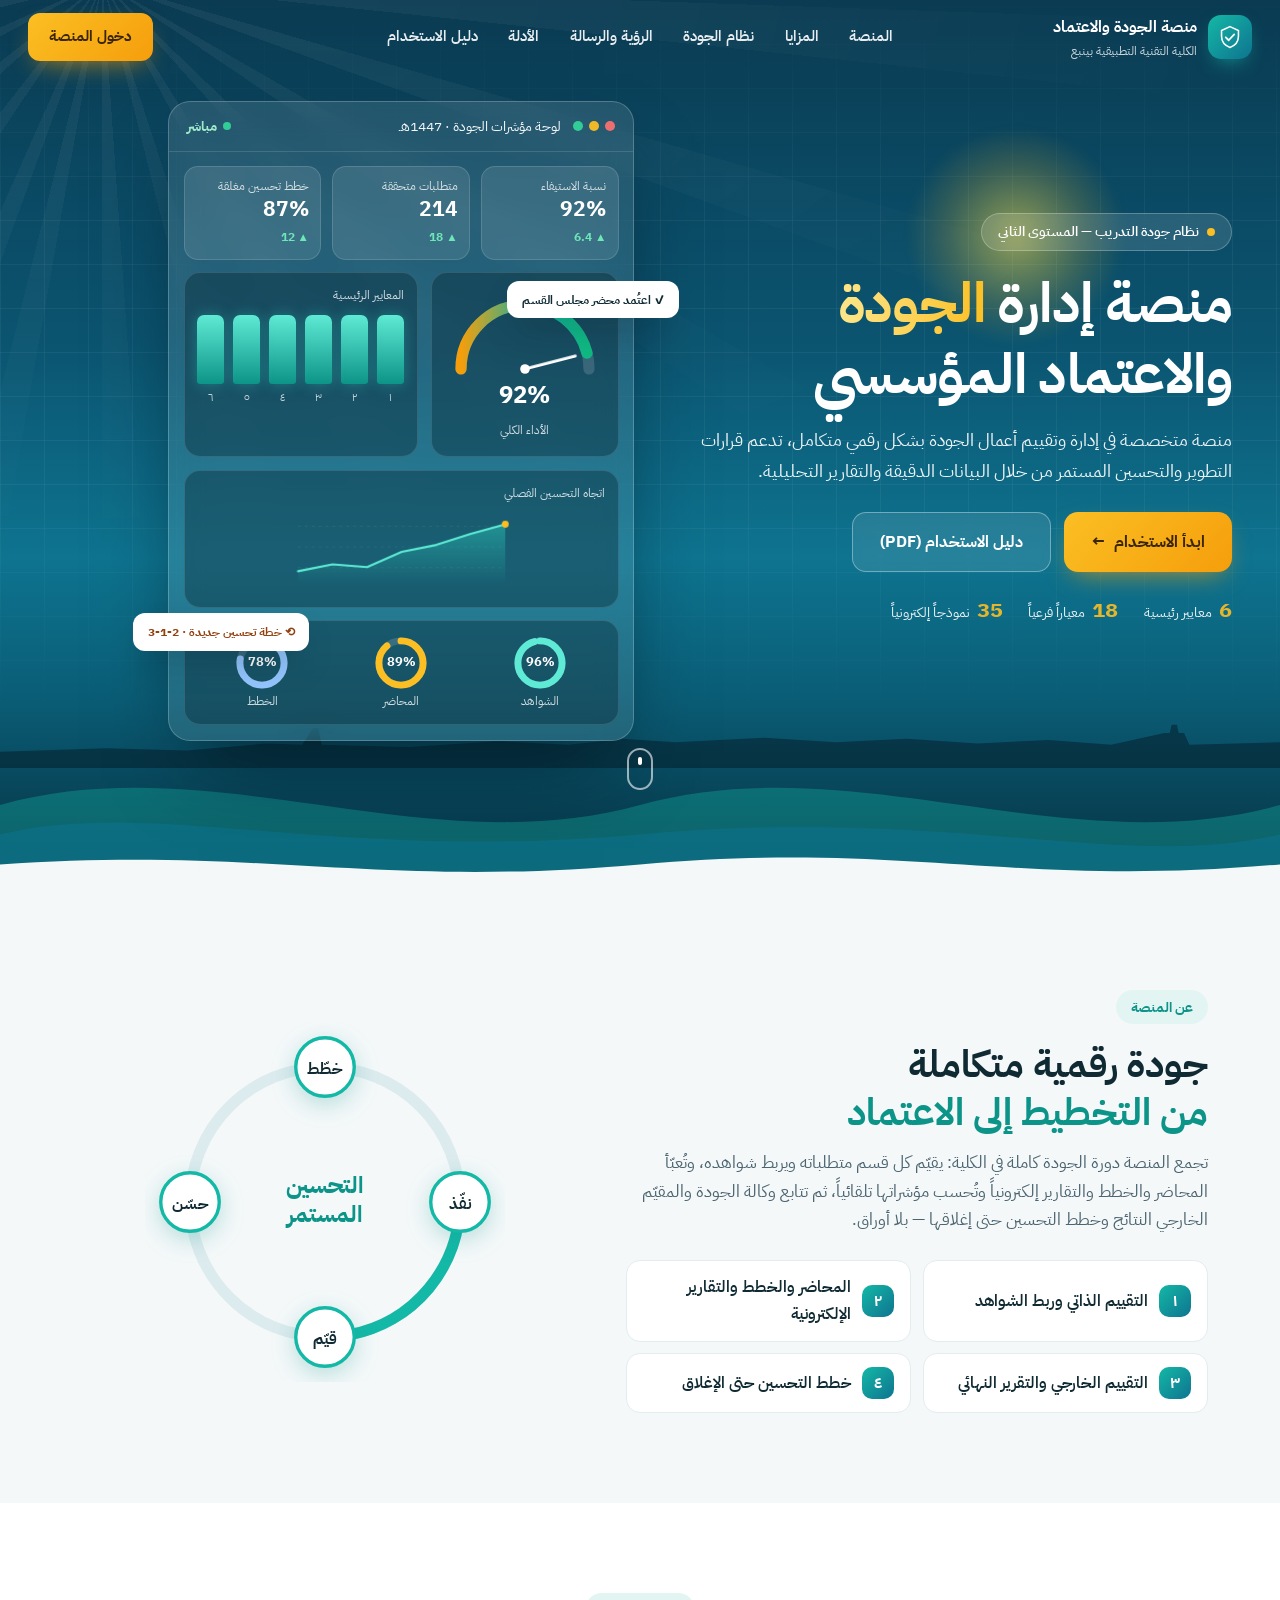
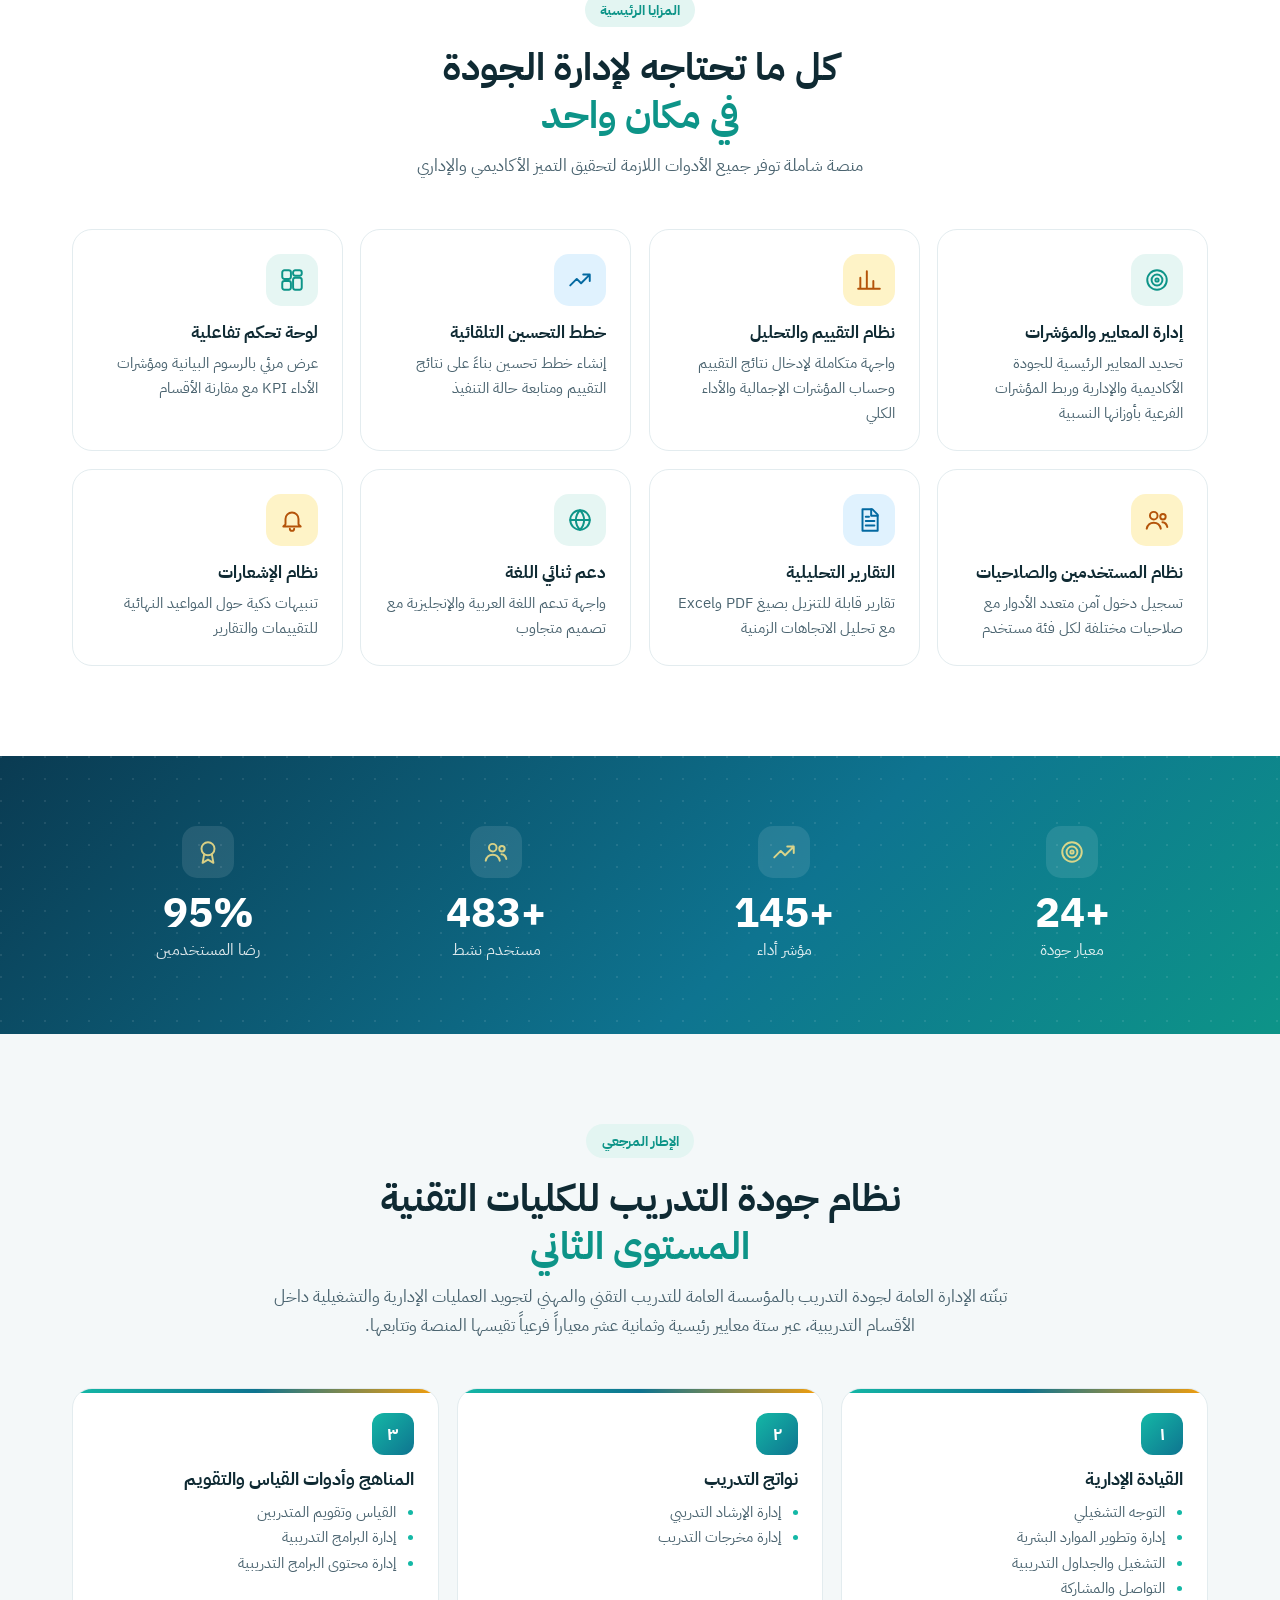
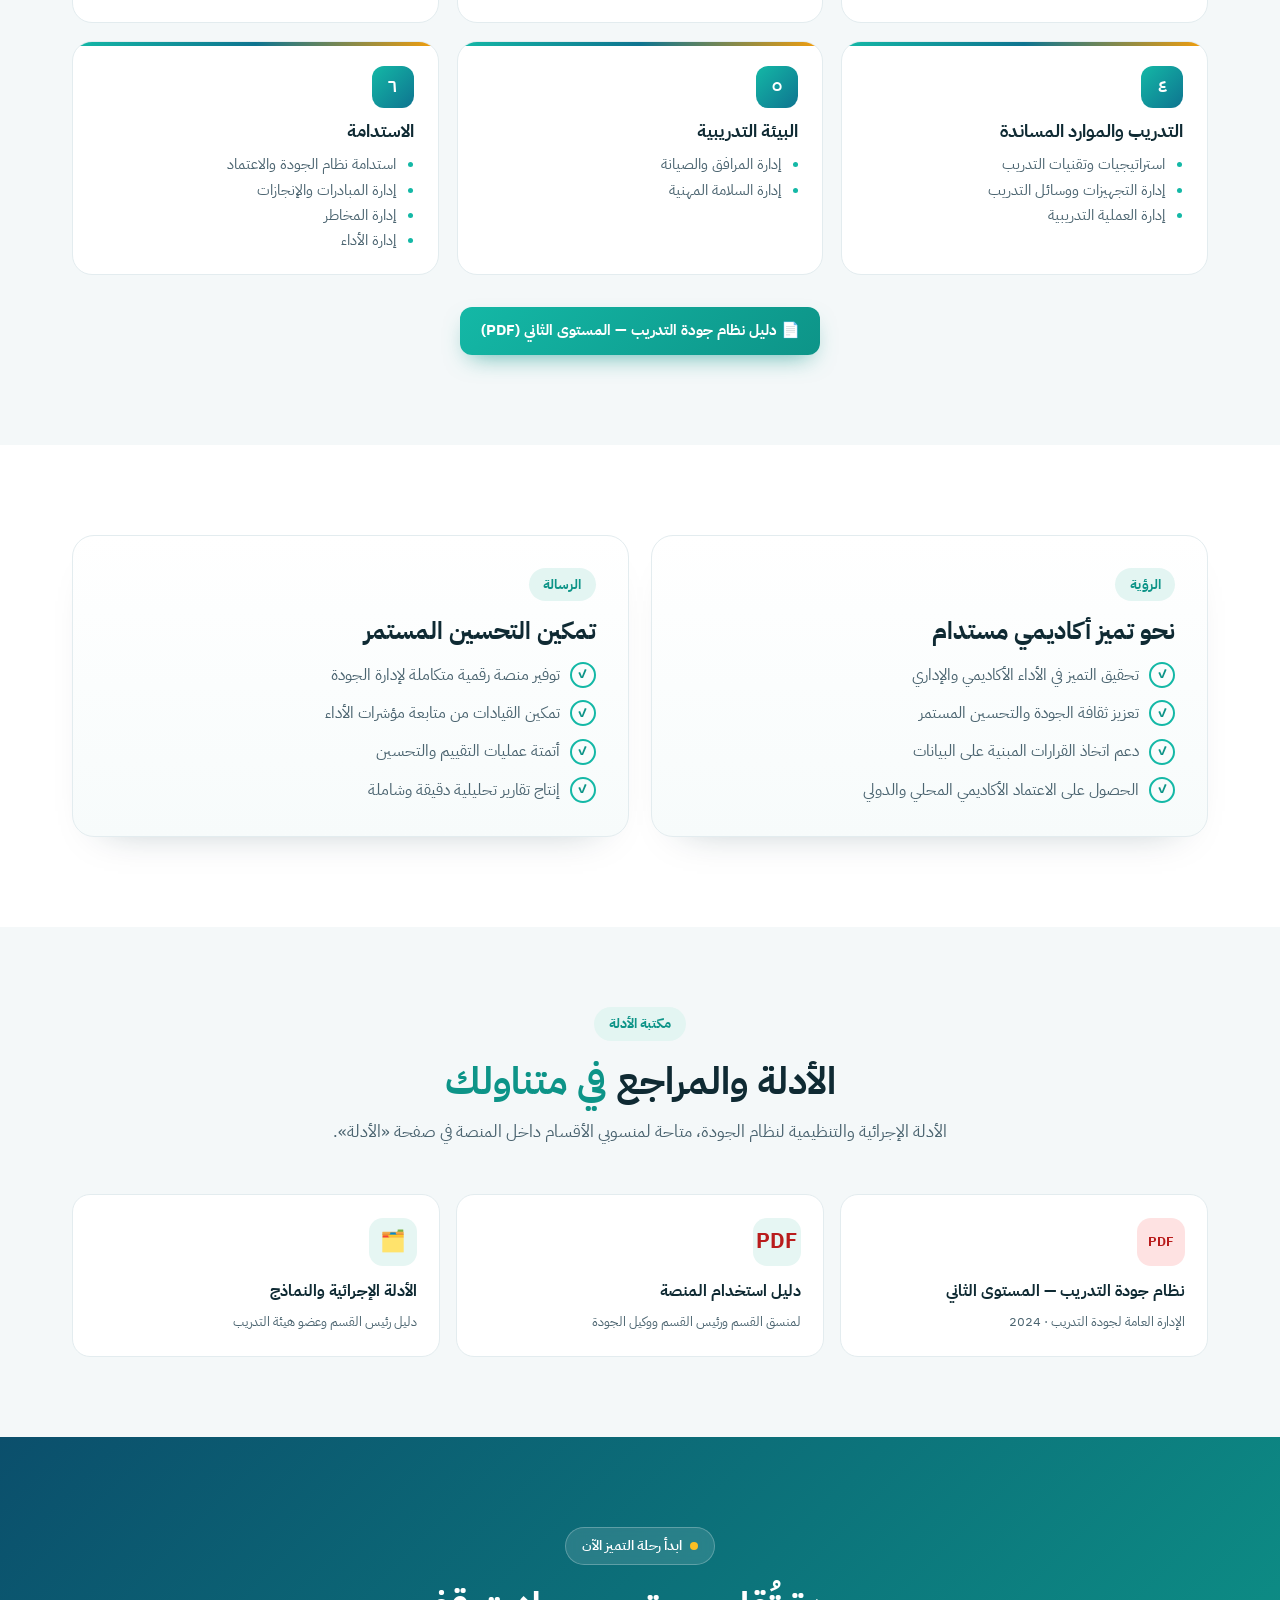
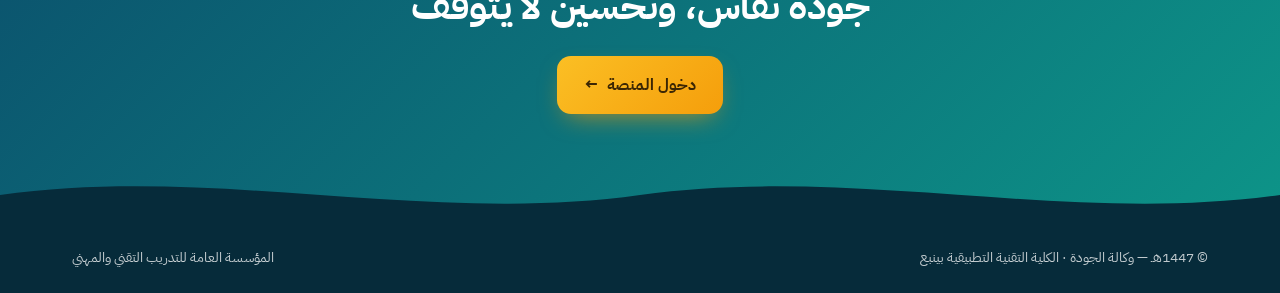
==== commit 79e85879: "User guide PDF (TVTC identity, cover, TOC, role chapters, screenshots) linked from landing page and " ====
--- a/frontend/home.html
+++ b/frontend/home.html
@@ -23,6 +23,7 @@
       <a href="#system">نظام الجودة</a>
       <a href="#vision">الرؤية والرسالة</a>
       <a href="#guides">الأدلة</a>
+      <a href="docs/aqap-user-guide.pdf" target="_blank" rel="noopener">دليل الاستخدام</a>
     </nav>
     <a class="btn btn-gold" href="./">دخول المنصة</a>
   </header>
@@ -51,7 +52,7 @@
         <p class="lead">منصة متخصصة في إدارة وتقييم أعمال الجودة بشكل رقمي متكامل، تدعم قرارات التطوير والتحسين المستمر من خلال البيانات الدقيقة والتقارير التحليلية.</p>
         <div class="cta">
           <a class="btn btn-gold btn-lg" href="./">ابدأ الاستخدام <span aria-hidden="true">←</span></a>
-          <a class="btn btn-ghost btn-lg" href="#features">تعرّف على المزيد</a>
+          <a class="btn btn-ghost btn-lg" href="docs/aqap-user-guide.pdf" target="_blank" rel="noopener">دليل الاستخدام (PDF)</a>
         </div>
         <ul class="trust">
           <li><b>6</b> معايير رئيسية</li>
@@ -233,7 +234,7 @@
       </div>
       <div class="g-grid">
         <a class="g reveal" href="docs/tvtc-training-quality-system-level2-2024.pdf" target="_blank" rel="noopener"><span class="ic">PDF</span><b>نظام جودة التدريب — المستوى الثاني</b><small>الإدارة العامة لجودة التدريب · 2024</small></a>
-        <a class="g reveal" href="./#/guides"><span class="ic">📘</span><b>دليل استخدام المنصة</b><small>لوكيل الجودة ورؤساء الأقسام والمنسقين</small></a>
+        <a class="g reveal" href="docs/aqap-user-guide.pdf" target="_blank" rel="noopener"><span class="ic">PDF</span><b>دليل استخدام المنصة</b><small>لمنسق القسم ورئيس القسم ووكيل الجودة</small></a>
         <a class="g reveal" href="./#/guides"><span class="ic">🗂️</span><b>الأدلة الإجرائية والنماذج</b><small>دليل رئيس القسم وعضو هيئة التدريب</small></a>
       </div>
     </div>
--- a/frontend/css/home.css
+++ b/frontend/css/home.css
@@ -33,7 +33,7 @@
 .logo { width: 44px; height: 44px; border-radius: 13px; display: grid; place-items: center; color: #fff;
   background: linear-gradient(135deg, var(--teal), var(--sea2)); box-shadow: 0 8px 20px -8px rgba(20,184,166,.8); }
 .logo svg { width: 26px; height: 26px; }
-.nav nav { display: flex; gap: .3rem; }
+.nav nav { display: flex; gap: .3rem; position: absolute; left: 50%; transform: translateX(-50%); }   /* القوائم في وسط الصفحة */
 .nav nav a { padding: .45rem .8rem; border-radius: 10px; font-weight: 600; font-size: .92rem; opacity: .9; transition: background .2s; }
 .nav nav a:hover { background: rgba(255,255,255,.14); }
 .nav.scrolled nav a:hover { background: #EAF4F5; }
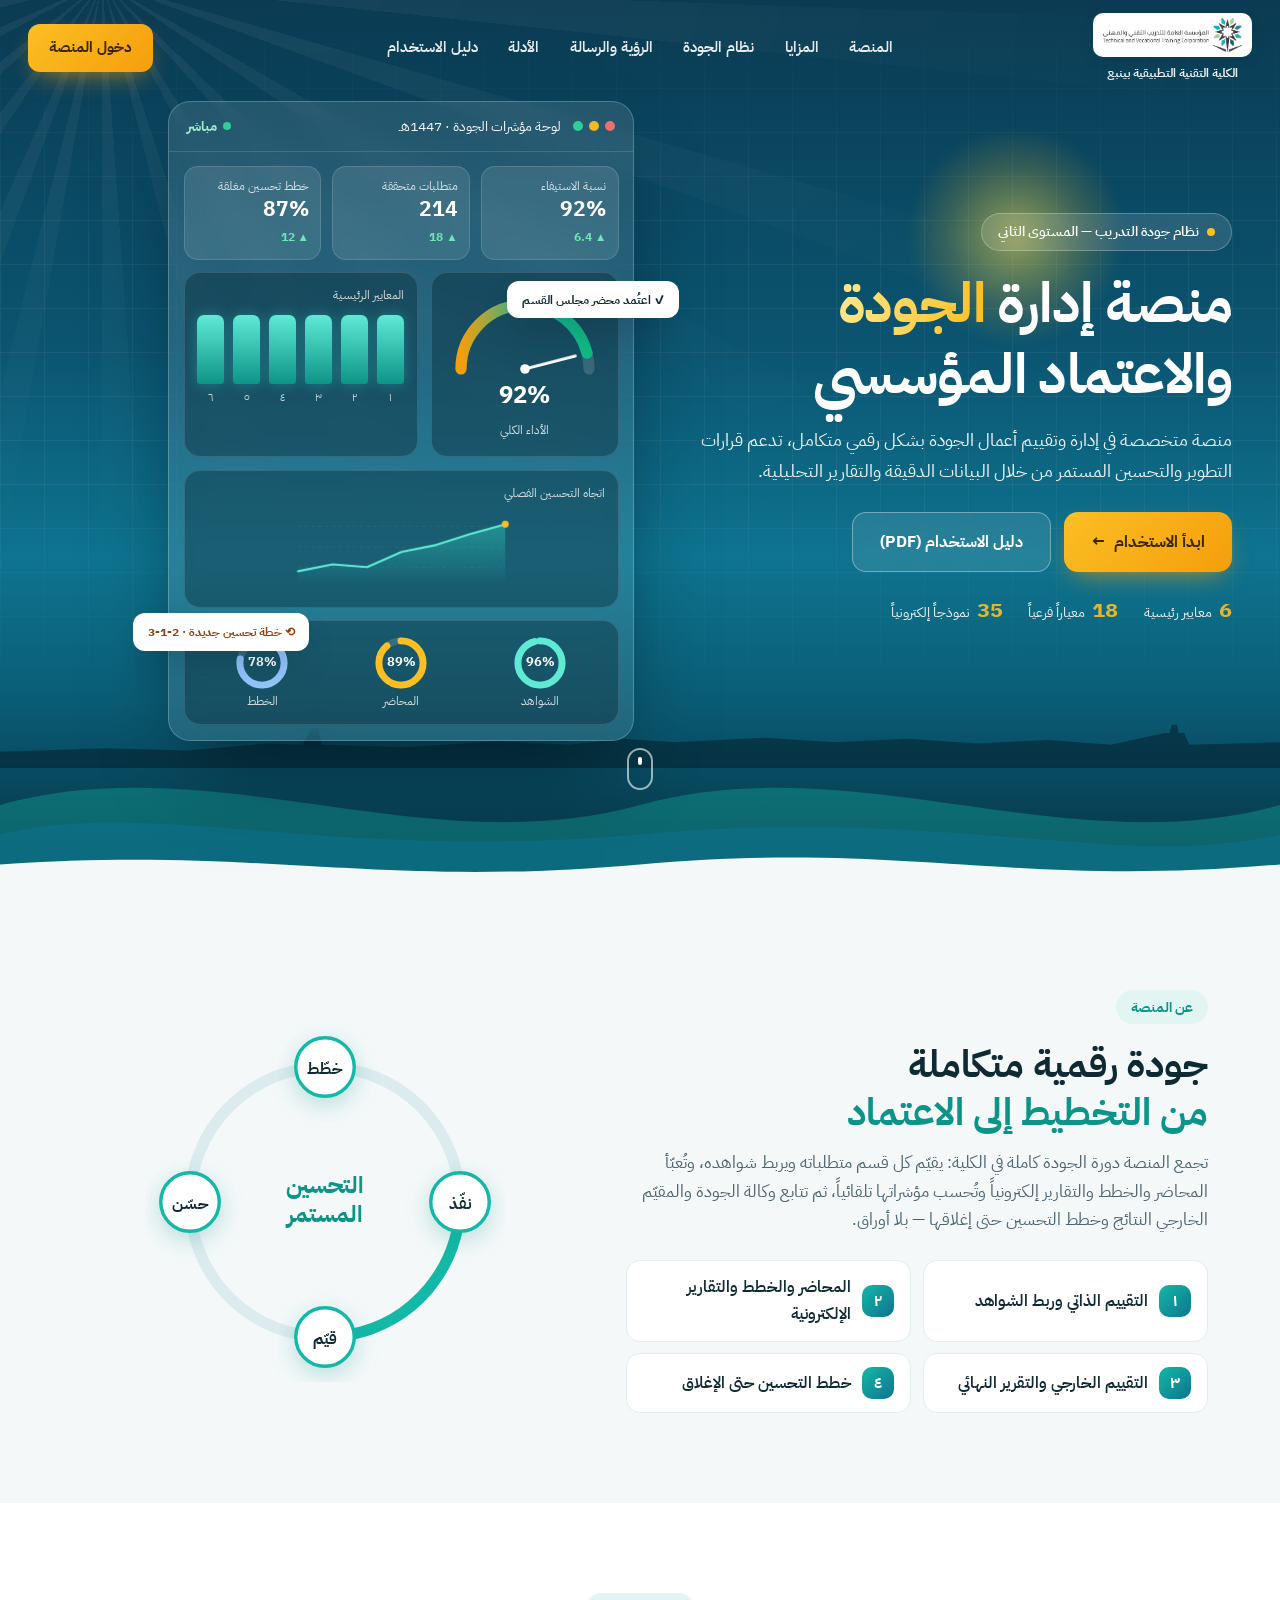
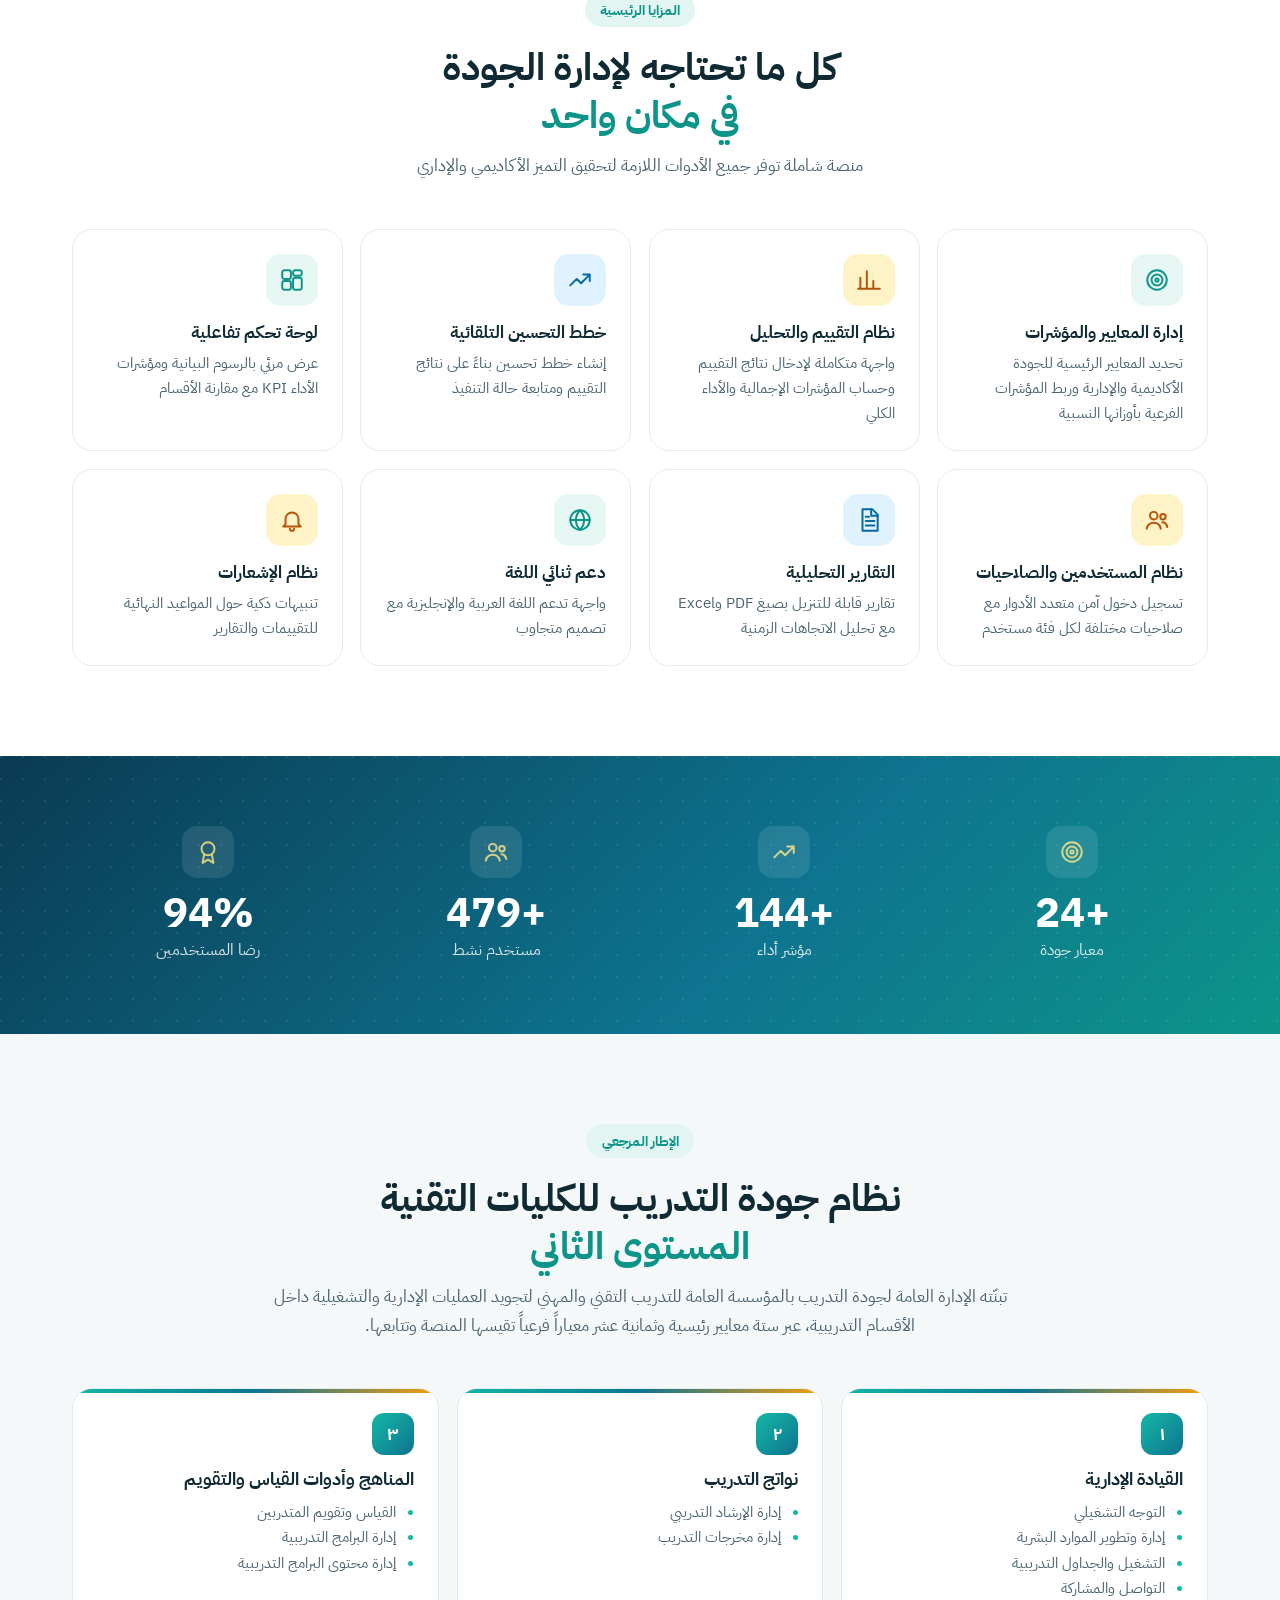
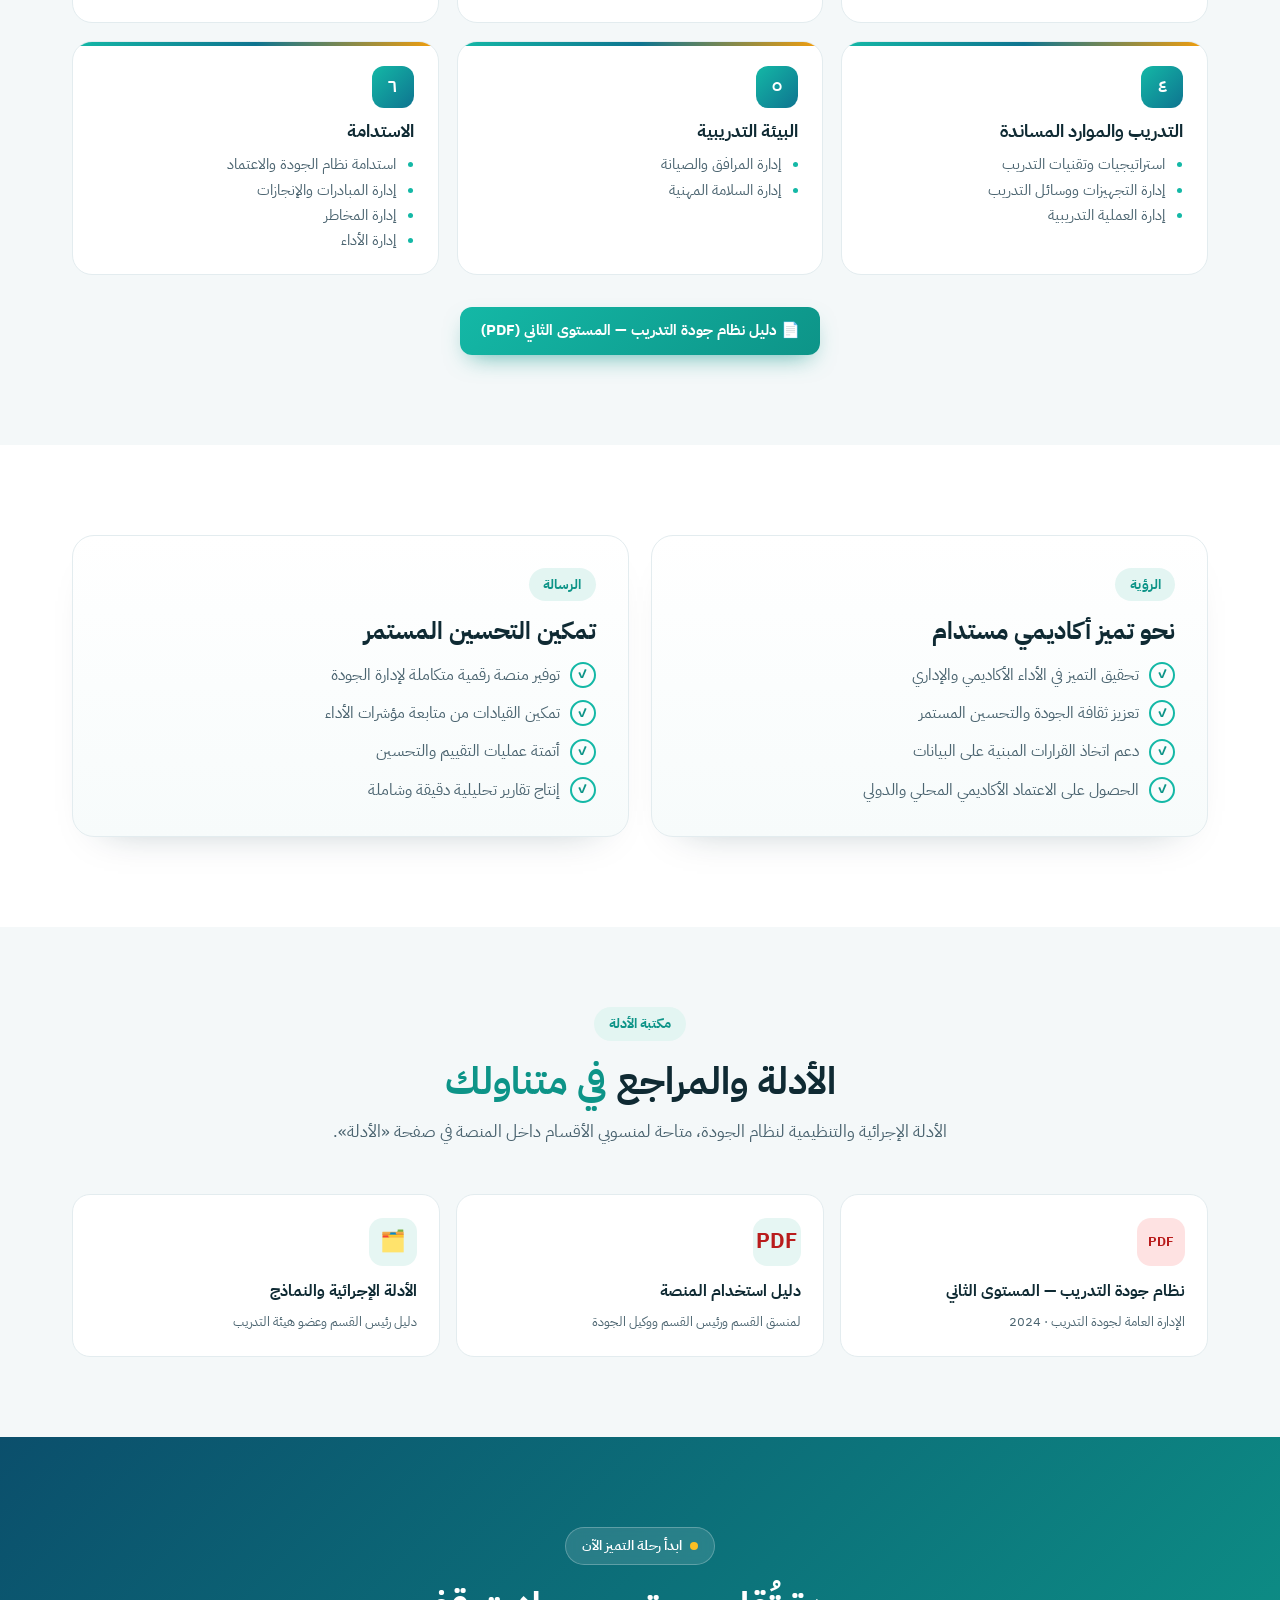
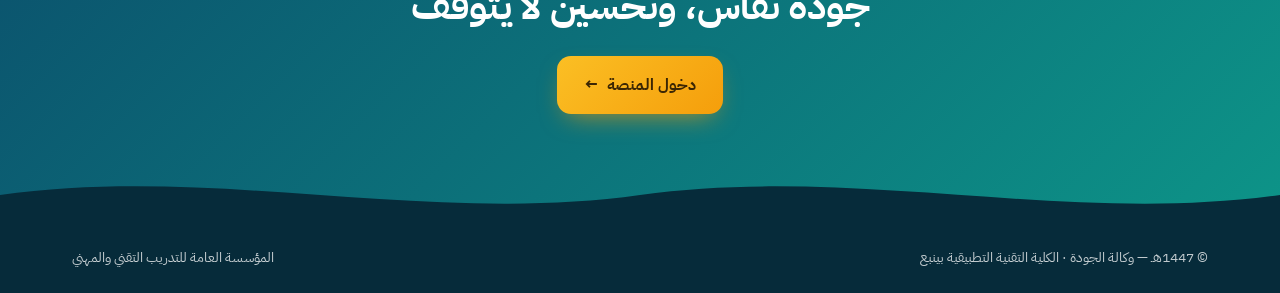
==== commit 947ceedc: "Brand: TVTC logo with the college name beneath it in the home page header, platform top bar and logi" ====
--- a/frontend/home.html
+++ b/frontend/home.html
@@ -11,11 +11,9 @@
 </head>
 <body>
   <header class="nav" id="nav">
-    <a class="brand" href="#top" aria-label="الصفحة الرئيسية">
-      <span class="logo" aria-hidden="true">
-        <svg viewBox="0 0 40 40"><path d="M20 4l13 6v9c0 8-5.6 14.4-13 17-7.4-2.6-13-9-13-17v-9z" fill="none" stroke="currentColor" stroke-width="2.4"/><path d="M13.5 20.5l4.5 4.5 8.5-9" fill="none" stroke="currentColor" stroke-width="2.8" stroke-linecap="round" stroke-linejoin="round"/></svg>
-      </span>
-      <span><b>منصة الجودة والاعتماد</b><small>الكلية التقنية التطبيقية بينبع</small></span>
+    <a class="brand" href="#top" aria-label="الصفحة الرئيسية — الكلية التقنية التطبيقية بينبع">
+      <span class="org-logo"><img src="img/tvtc-logo.png" alt="المؤسسة العامة للتدريب التقني والمهني"></span>
+      <small>الكلية التقنية التطبيقية بينبع</small>
     </a>
     <nav aria-label="أقسام الصفحة">
       <a href="#platform">المنصة</a>
--- a/frontend/css/home.css
+++ b/frontend/css/home.css
@@ -27,7 +27,10 @@
 .nav { position: fixed; inset-inline: 0; top: 0; z-index: 50; display: flex; align-items: center; gap: 1.2rem; padding: .8rem 28px;
   color: #fff; transition: background .3s, box-shadow .3s, color .3s; }
 .nav.scrolled { background: rgba(255,255,255,.9); color: var(--ink); backdrop-filter: blur(14px); box-shadow: 0 1px 0 var(--line), 0 10px 30px -20px rgba(6,43,58,.4); }
-.brand { display: flex; align-items: center; gap: .7rem; margin-inline-end: auto; }
+.brand { display: flex; flex-direction: column; align-items: center; gap: .3rem; margin-inline-end: auto; }
+.org-logo { display: block; background: #fff; border-radius: 10px; padding: 5px 10px; box-shadow: 0 6px 18px -10px rgba(6,43,58,.5); }
+.org-logo img { display: block; height: 34px; width: auto; }
+.brand > small { font-weight: 700; font-size: .78rem !important; opacity: .95 !important; display: block !important; }
 .brand b { display: block; font-size: 1.02rem; }
 .brand small { display: block; font-size: .75rem; opacity: .8; }
 .logo { width: 44px; height: 44px; border-radius: 13px; display: grid; place-items: center; color: #fff;
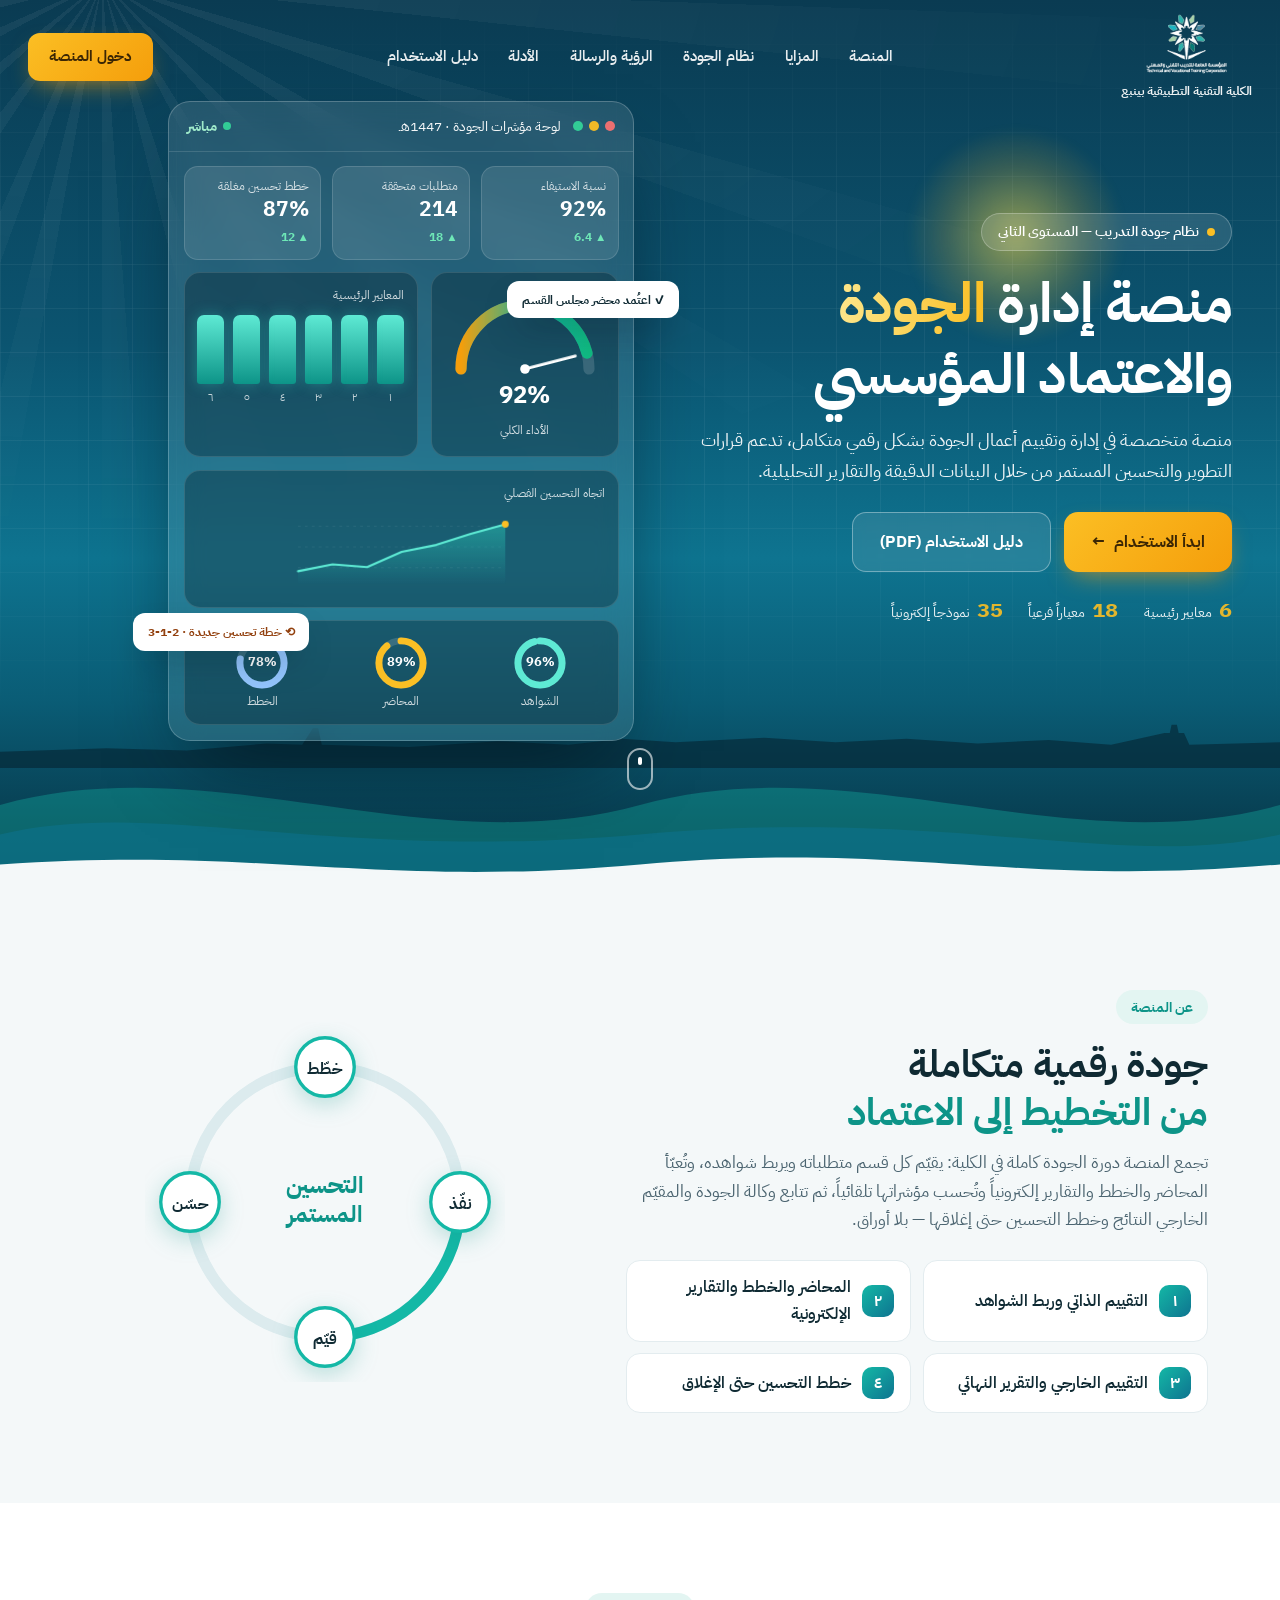
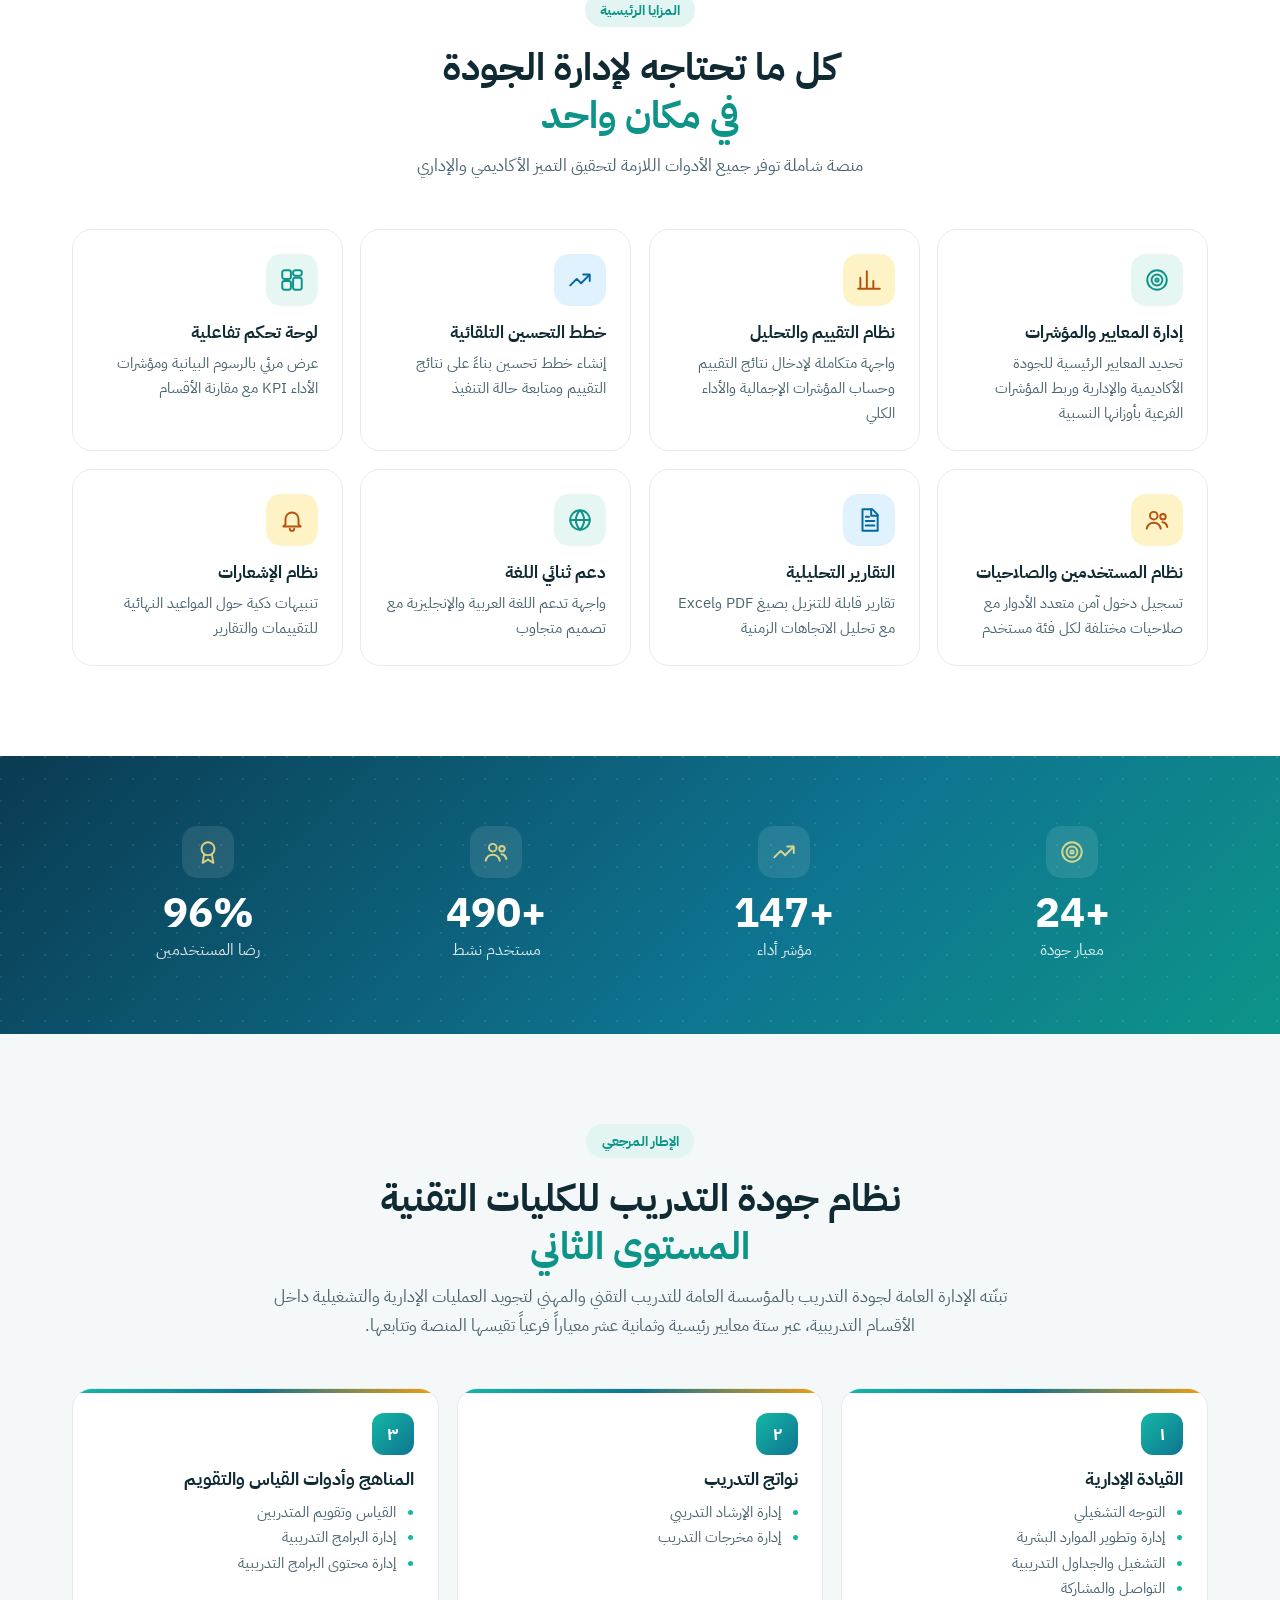
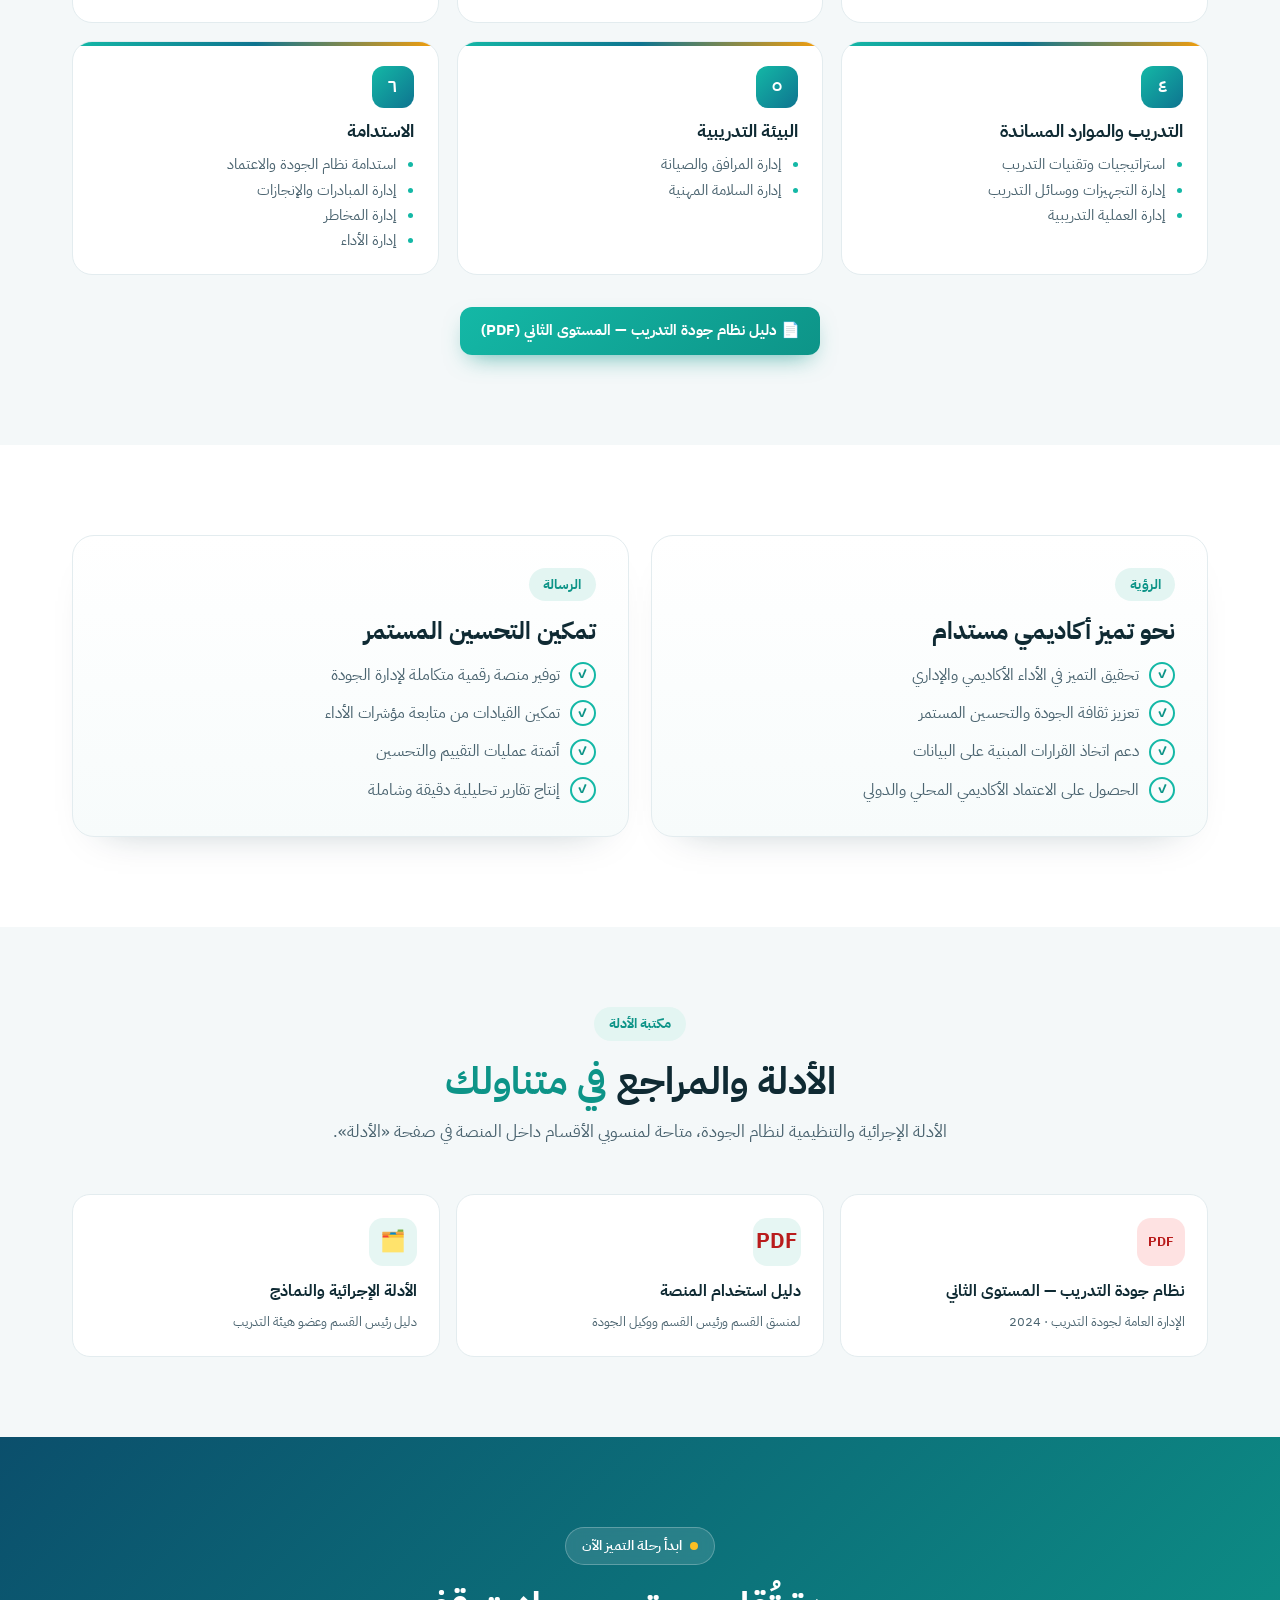
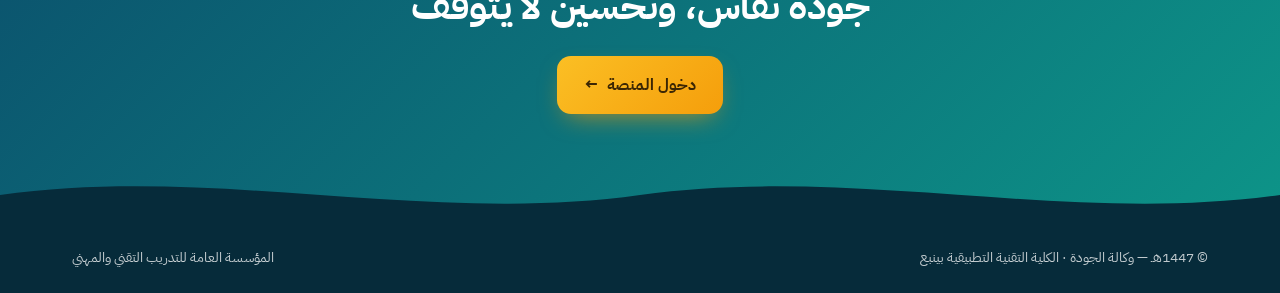
==== commit c67f0d03: "Logo without white background: light variant on dark bars (platform, home hero, guide cover/chapters" ====
--- a/frontend/home.html
+++ b/frontend/home.html
@@ -12,7 +12,7 @@
 <body>
   <header class="nav" id="nav">
     <a class="brand" href="#top" aria-label="الصفحة الرئيسية — الكلية التقنية التطبيقية بينبع">
-      <span class="org-logo"><img src="img/tvtc-logo.png" alt="المؤسسة العامة للتدريب التقني والمهني"></span>
+      <span class="org-logo"><img class="on-dark" src="img/tvtc-logo-light.png" alt="المؤسسة العامة للتدريب التقني والمهني"><img class="on-light" src="img/tvtc-logo.png" alt=""></span>
       <small>الكلية التقنية التطبيقية بينبع</small>
     </a>
     <nav aria-label="أقسام الصفحة">
--- a/frontend/css/home.css
+++ b/frontend/css/home.css
@@ -28,8 +28,8 @@
   color: #fff; transition: background .3s, box-shadow .3s, color .3s; }
 .nav.scrolled { background: rgba(255,255,255,.9); color: var(--ink); backdrop-filter: blur(14px); box-shadow: 0 1px 0 var(--line), 0 10px 30px -20px rgba(6,43,58,.4); }
 .brand { display: flex; flex-direction: column; align-items: center; gap: .3rem; margin-inline-end: auto; }
-.org-logo { display: block; background: #fff; border-radius: 10px; padding: 5px 10px; box-shadow: 0 6px 18px -10px rgba(6,43,58,.5); }
-.org-logo img { display: block; height: 34px; width: auto; }
+.org-logo { display: block; background: #fff; border-radius: 10px; padding: 4px 8px; box-shadow: 0 6px 18px -10px rgba(6,43,58,.5); }
+.org-logo img { display: block; height: 62px; width: auto; }
 .brand > small { font-weight: 700; font-size: .78rem !important; opacity: .95 !important; display: block !important; }
 .brand b { display: block; font-size: 1.02rem; }
 .brand small { display: block; font-size: .75rem; opacity: .8; }
@@ -276,3 +276,7 @@
 .ring svg { width: 58px; height: 58px; } .ring b { top: 17px; font-size: .82rem; }
 .cta { margin: 1.6rem 0 1.3rem; }
 @media (max-height: 820px) and (min-width: 1001px) { .hero h1 { font-size: 2.6rem; } .rings-card { display: none; } }
+
+/* الشعار بلا خلفية: نسخة فاتحة فوق الواجهة، والأصلية عند تحوّل الشريط للأبيض */
+.org-logo { background: none !important; padding: 0 !important; box-shadow: none !important; border-radius: 0 !important; }
+.org-logo .on-light { display: none; } .nav.scrolled .org-logo .on-dark { display: none; } .nav.scrolled .org-logo .on-light { display: block; }
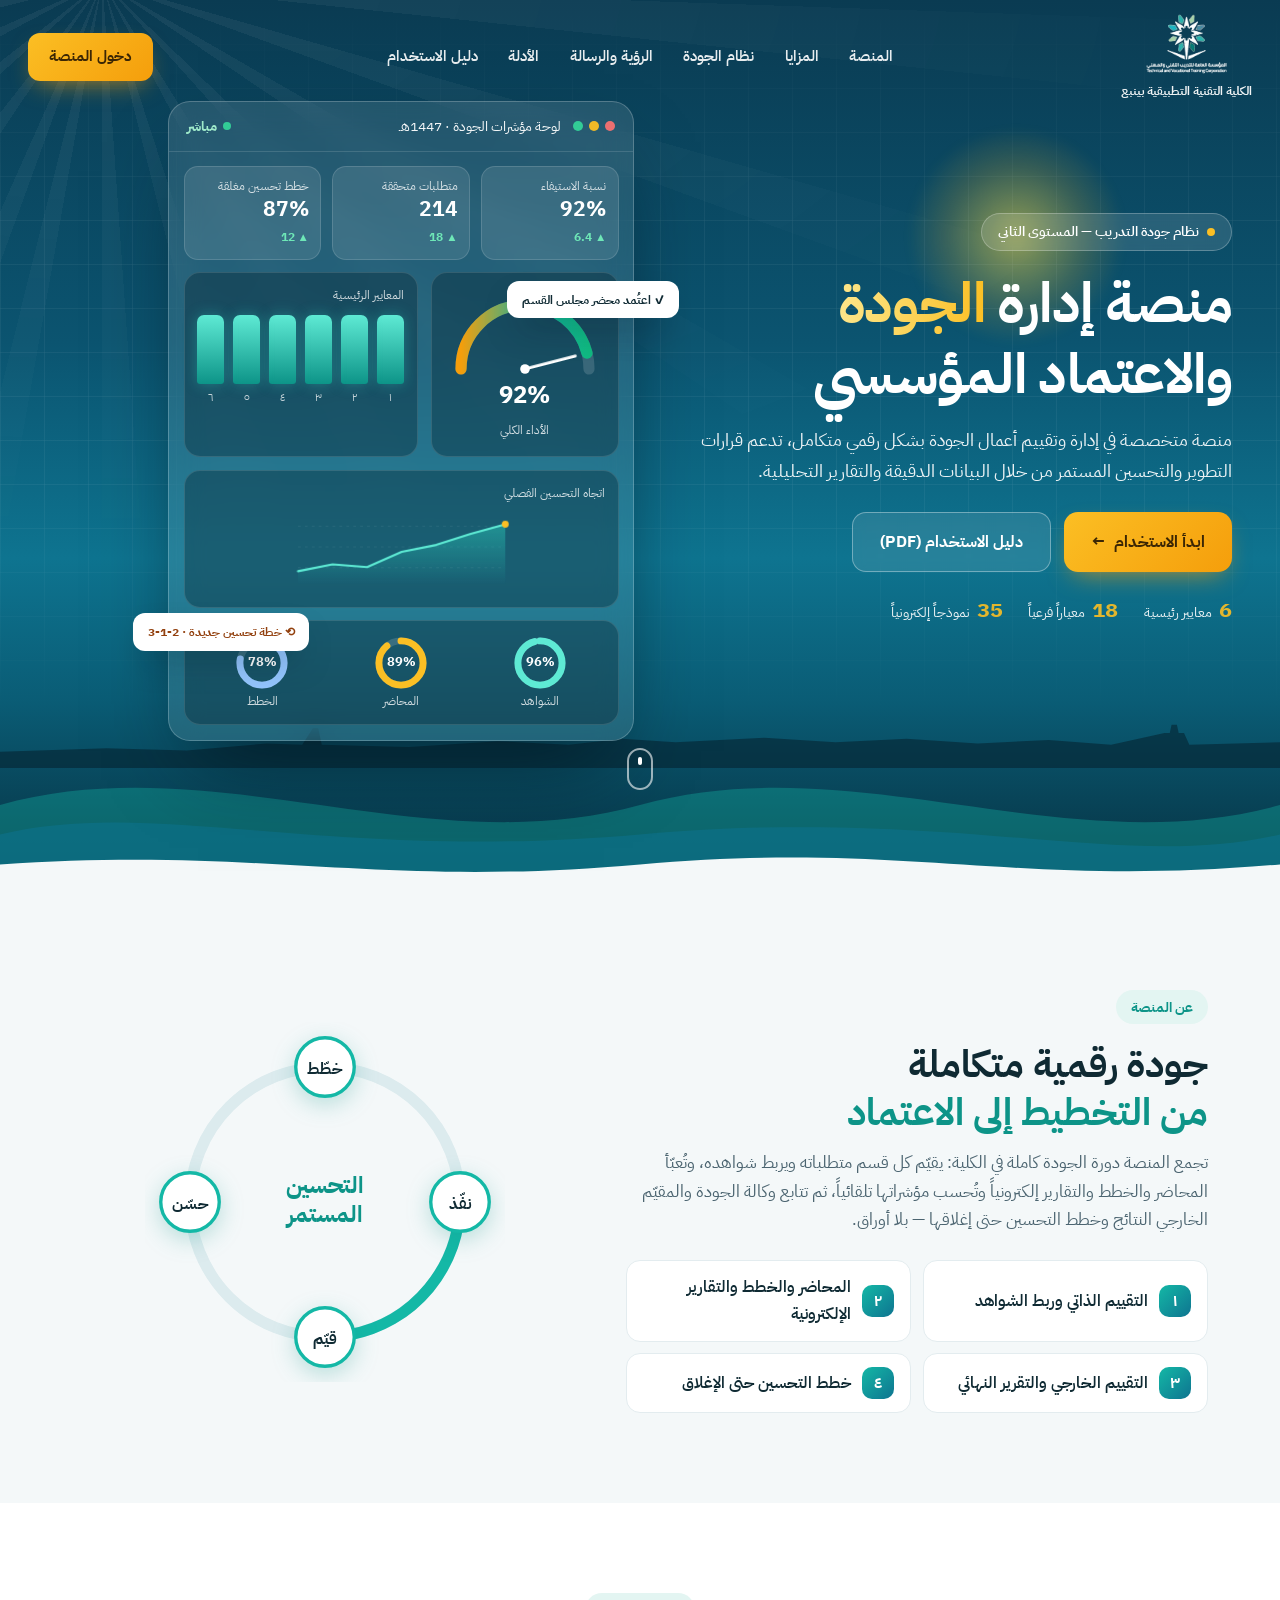
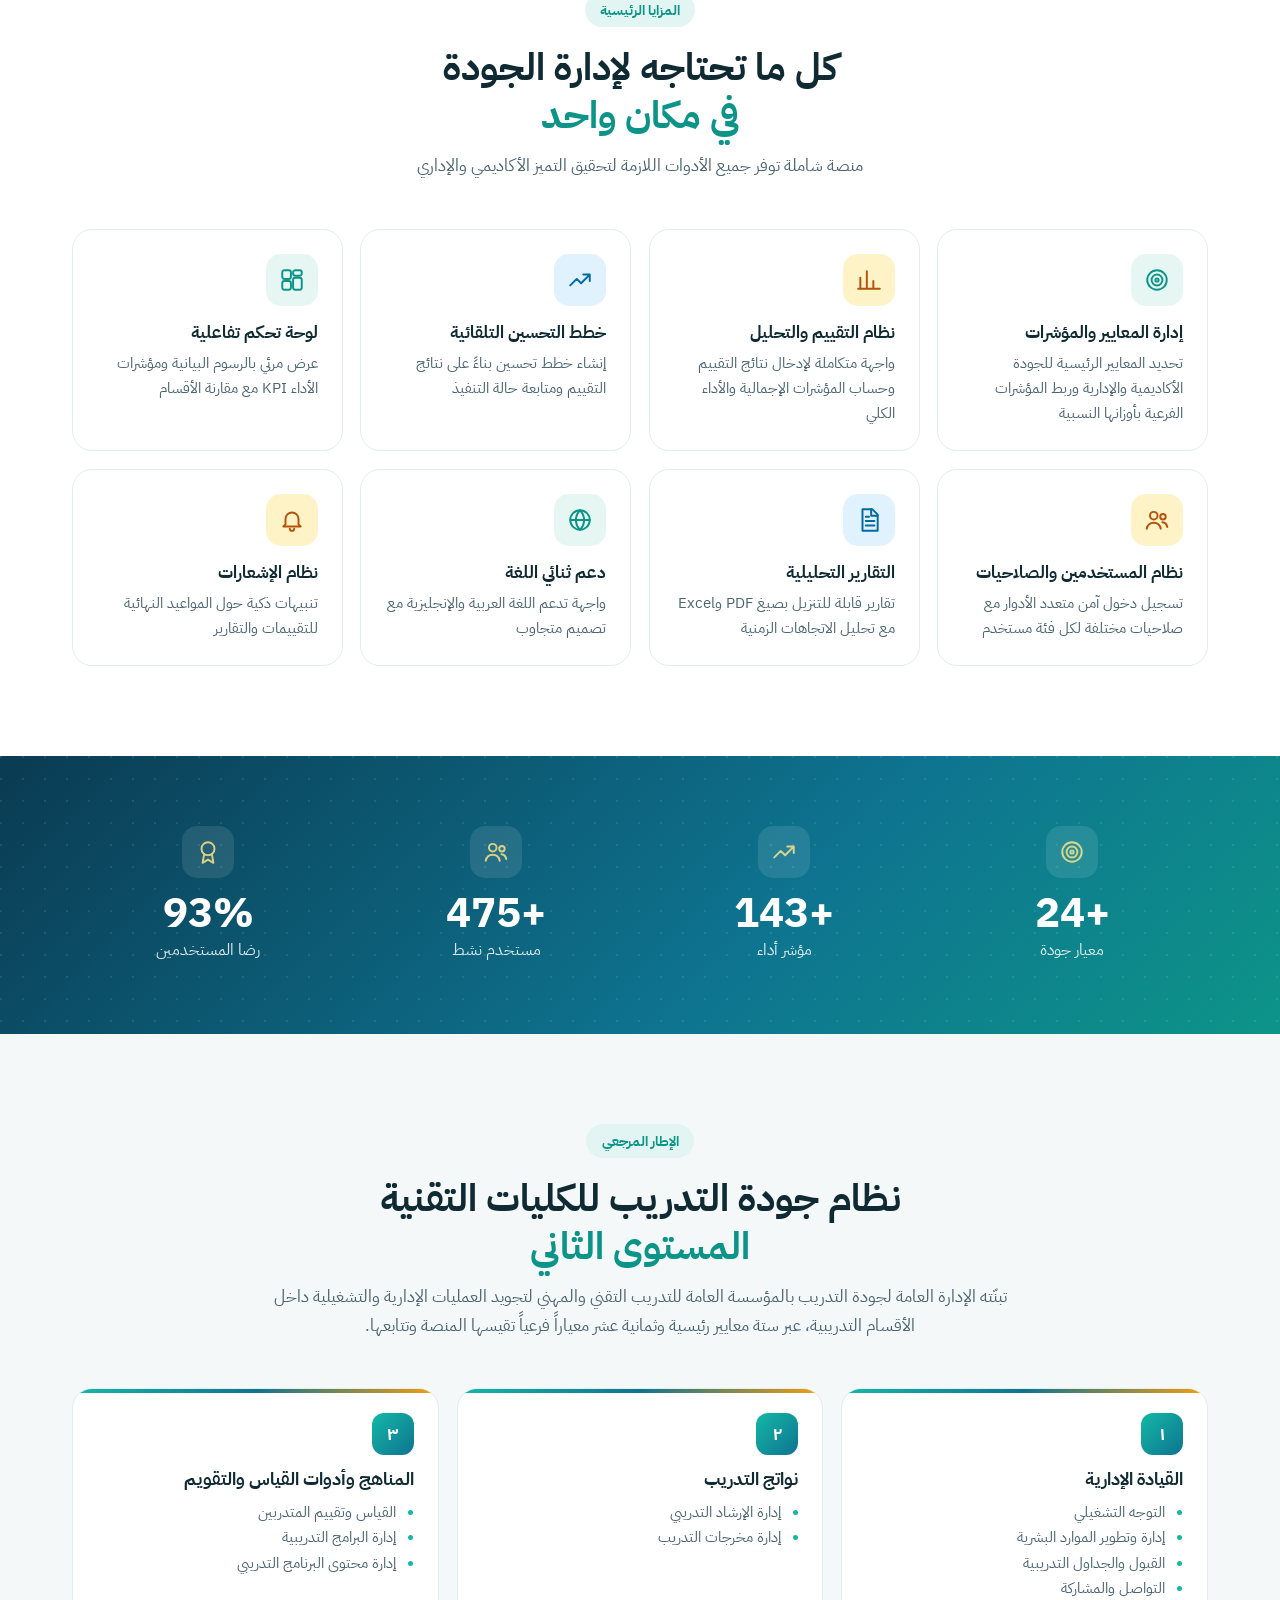
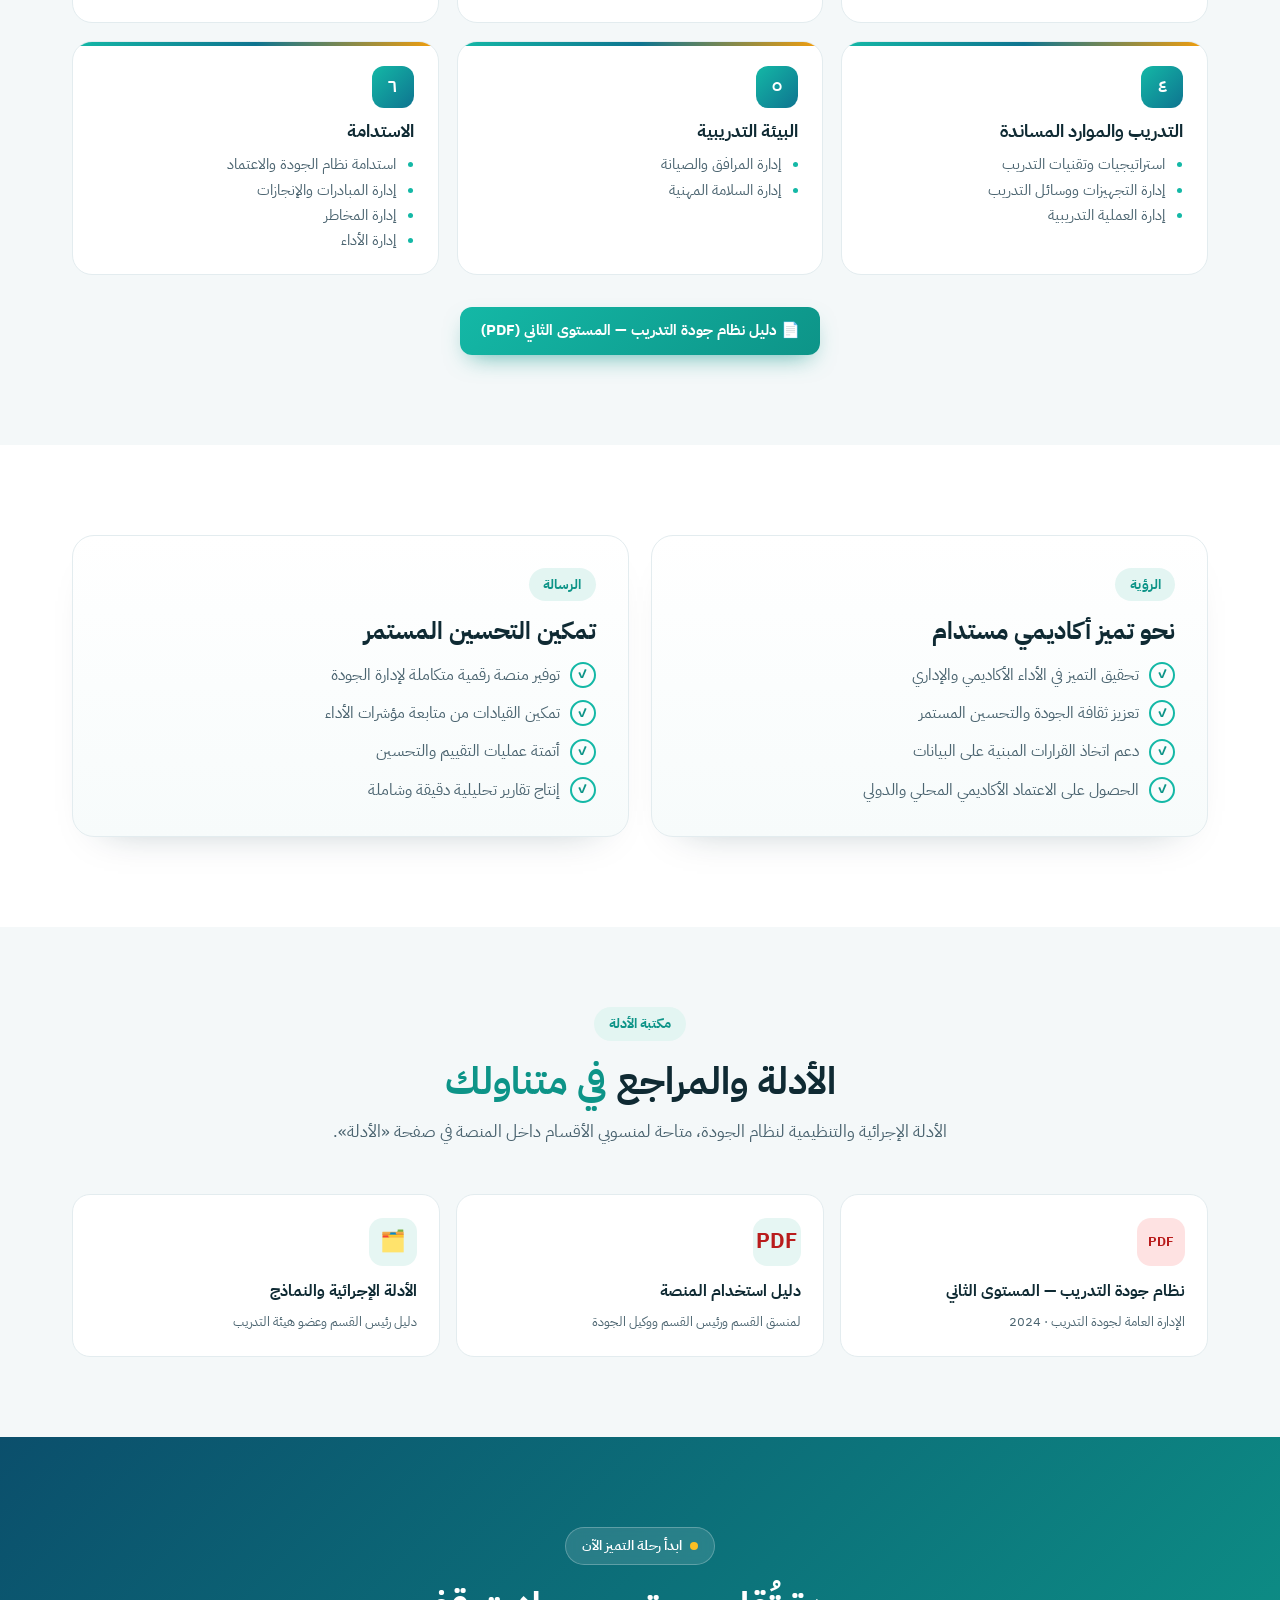
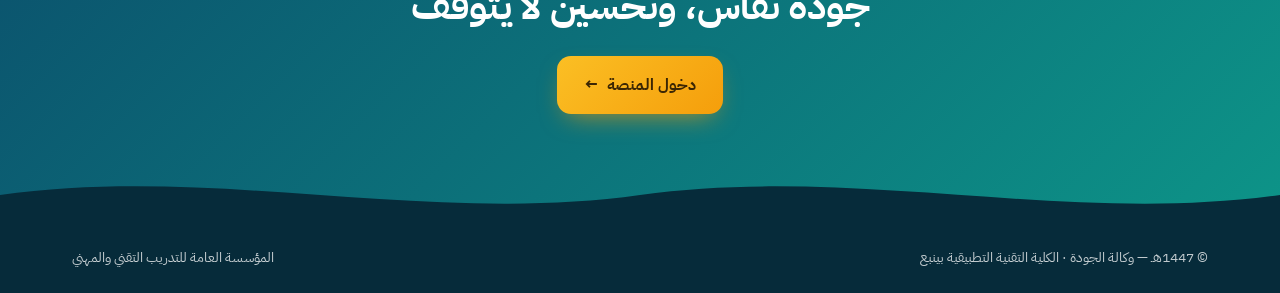
==== commit 1a0c63f3: "Sub-standard titles per the official model: 1-3 القبول والجداول التدريبية، 3-1 القياس وتقييم المتدرب" ====
--- a/frontend/home.html
+++ b/frontend/home.html
@@ -185,9 +185,9 @@
         <p>تبنّته الإدارة العامة لجودة التدريب بالمؤسسة العامة للتدريب التقني والمهني لتجويد العمليات الإدارية والتشغيلية داخل الأقسام التدريبية، عبر ستة معايير رئيسية وثمانية عشر معياراً فرعياً تقيسها المنصة وتتابعها.</p>
       </div>
       <div class="std-grid">
-        <article class="std reveal"><span class="n">١</span><h3>القيادة الإدارية</h3><ul><li>التوجه التشغيلي</li><li>إدارة وتطوير الموارد البشرية</li><li>التشغيل والجداول التدريبية</li><li>التواصل والمشاركة</li></ul></article>
+        <article class="std reveal"><span class="n">١</span><h3>القيادة الإدارية</h3><ul><li>التوجه التشغيلي</li><li>إدارة وتطوير الموارد البشرية</li><li>القبول والجداول التدريبية</li><li>التواصل والمشاركة</li></ul></article>
         <article class="std reveal"><span class="n">٢</span><h3>نواتج التدريب</h3><ul><li>إدارة الإرشاد التدريبي</li><li>إدارة مخرجات التدريب</li></ul></article>
-        <article class="std reveal"><span class="n">٣</span><h3>المناهج وأدوات القياس والتقويم</h3><ul><li>القياس وتقويم المتدربين</li><li>إدارة البرامج التدريبية</li><li>إدارة محتوى البرامج التدريبية</li></ul></article>
+        <article class="std reveal"><span class="n">٣</span><h3>المناهج وأدوات القياس والتقويم</h3><ul><li>القياس وتقييم المتدربين</li><li>إدارة البرامج التدريبية</li><li>إدارة محتوى البرنامج التدريبي</li></ul></article>
         <article class="std reveal"><span class="n">٤</span><h3>التدريب والموارد المساندة</h3><ul><li>استراتيجيات وتقنيات التدريب</li><li>إدارة التجهيزات ووسائل التدريب</li><li>إدارة العملية التدريبية</li></ul></article>
         <article class="std reveal"><span class="n">٥</span><h3>البيئة التدريبية</h3><ul><li>إدارة المرافق والصيانة</li><li>إدارة السلامة المهنية</li></ul></article>
         <article class="std reveal"><span class="n">٦</span><h3>الاستدامة</h3><ul><li>استدامة نظام الجودة والاعتماد</li><li>إدارة المبادرات والإنجازات</li><li>إدارة المخاطر</li><li>إدارة الأداء</li></ul></article>
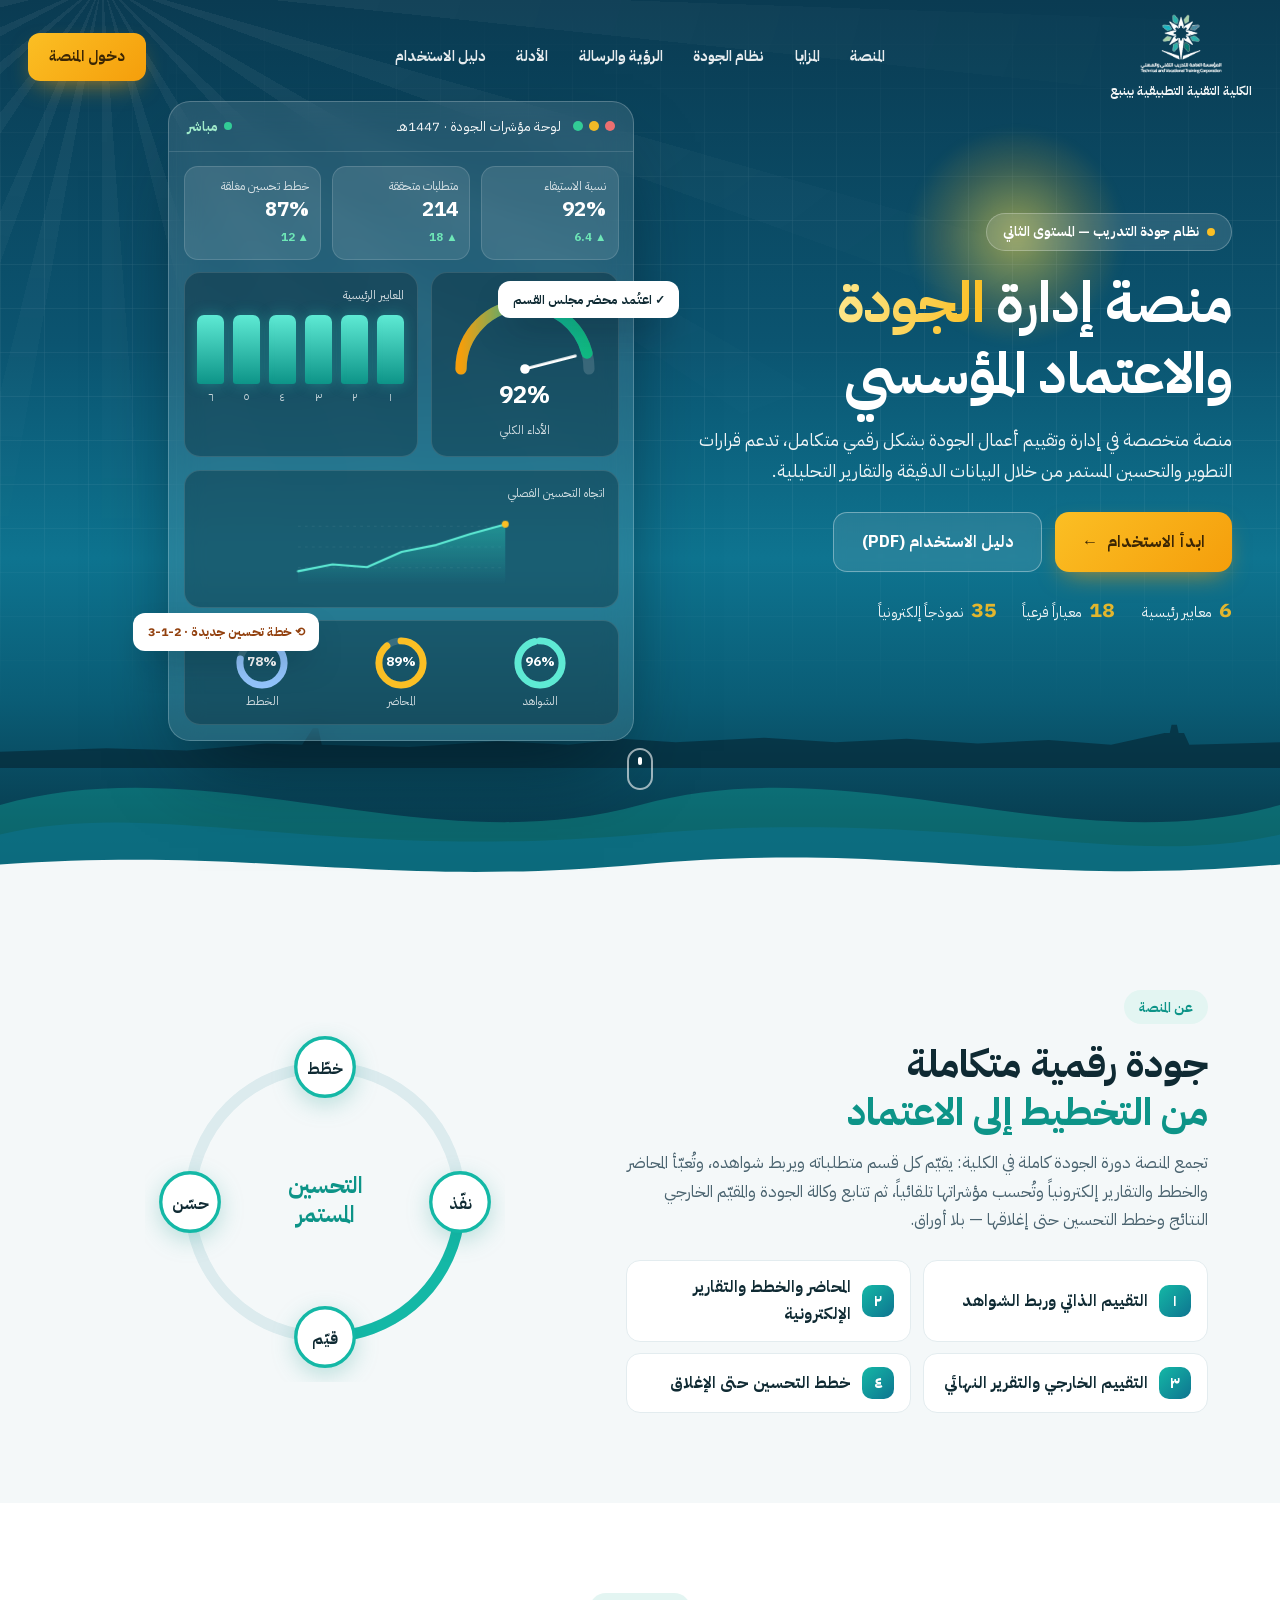
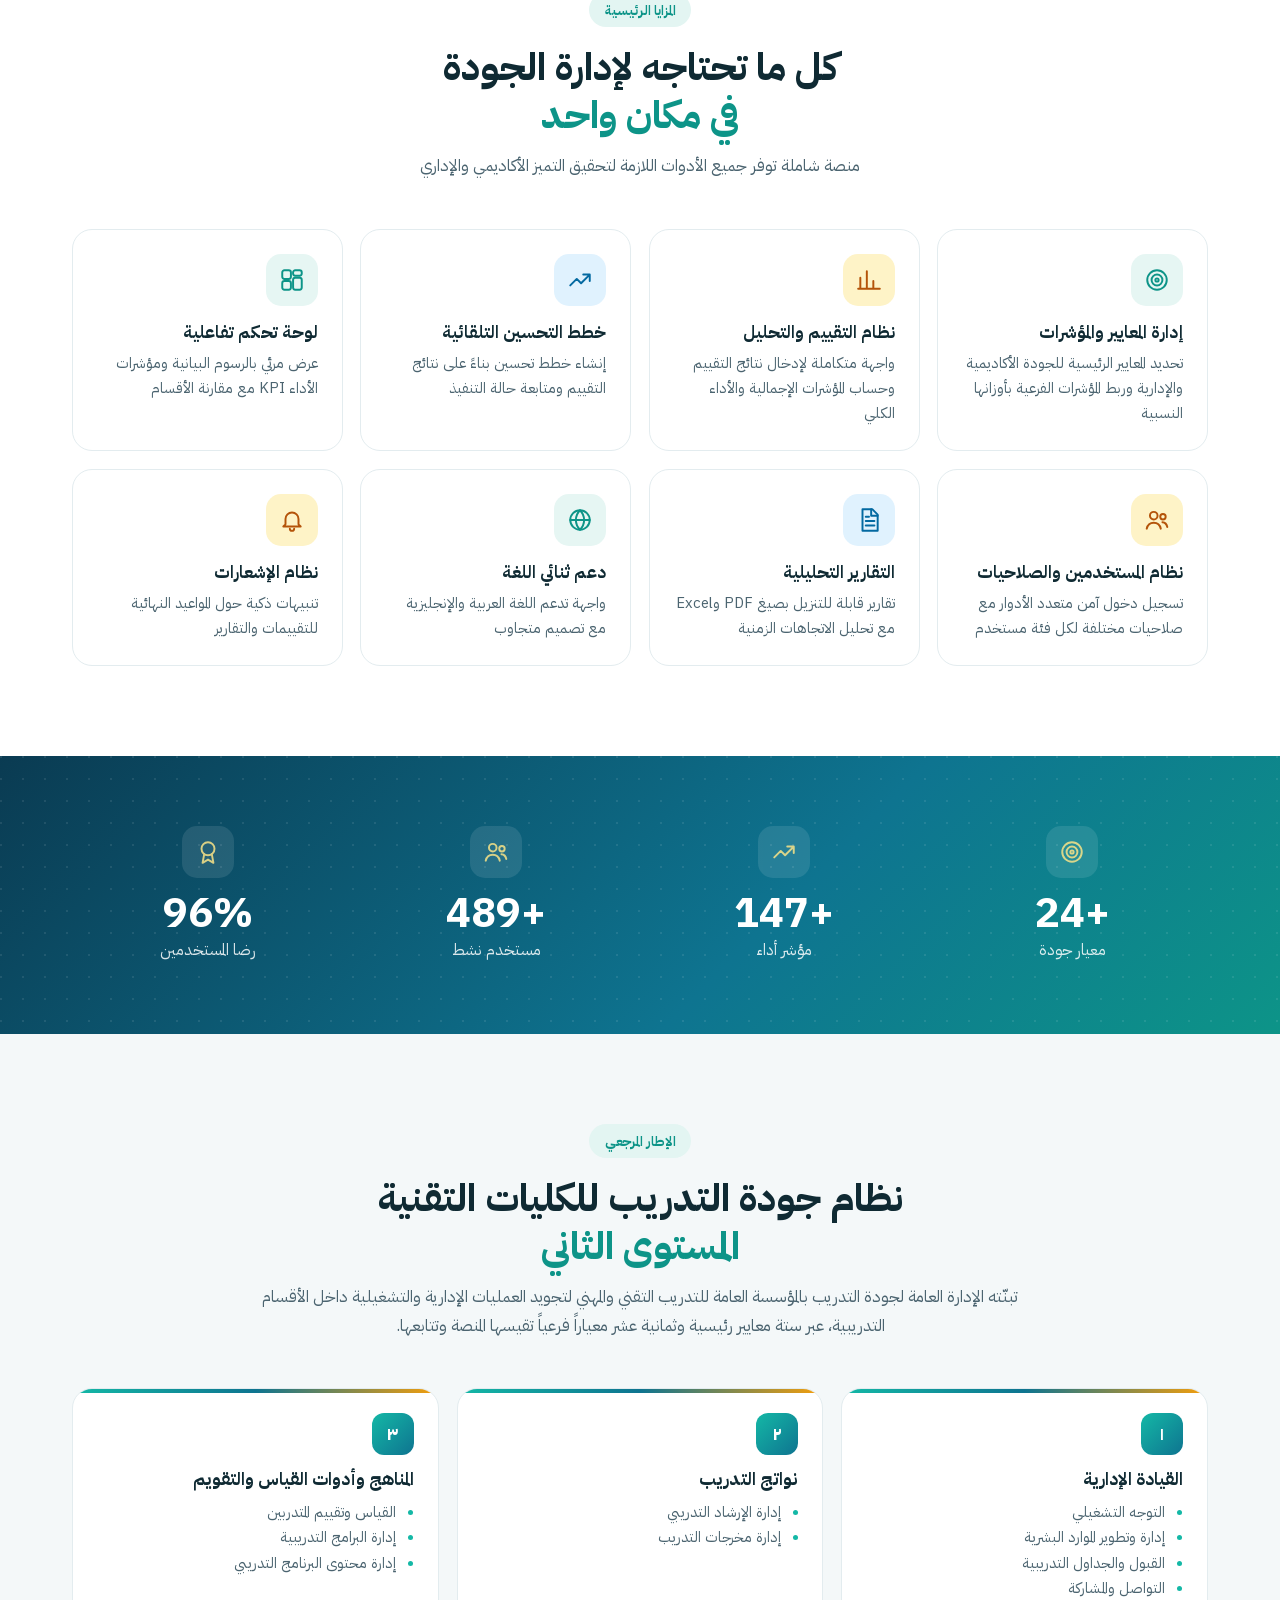
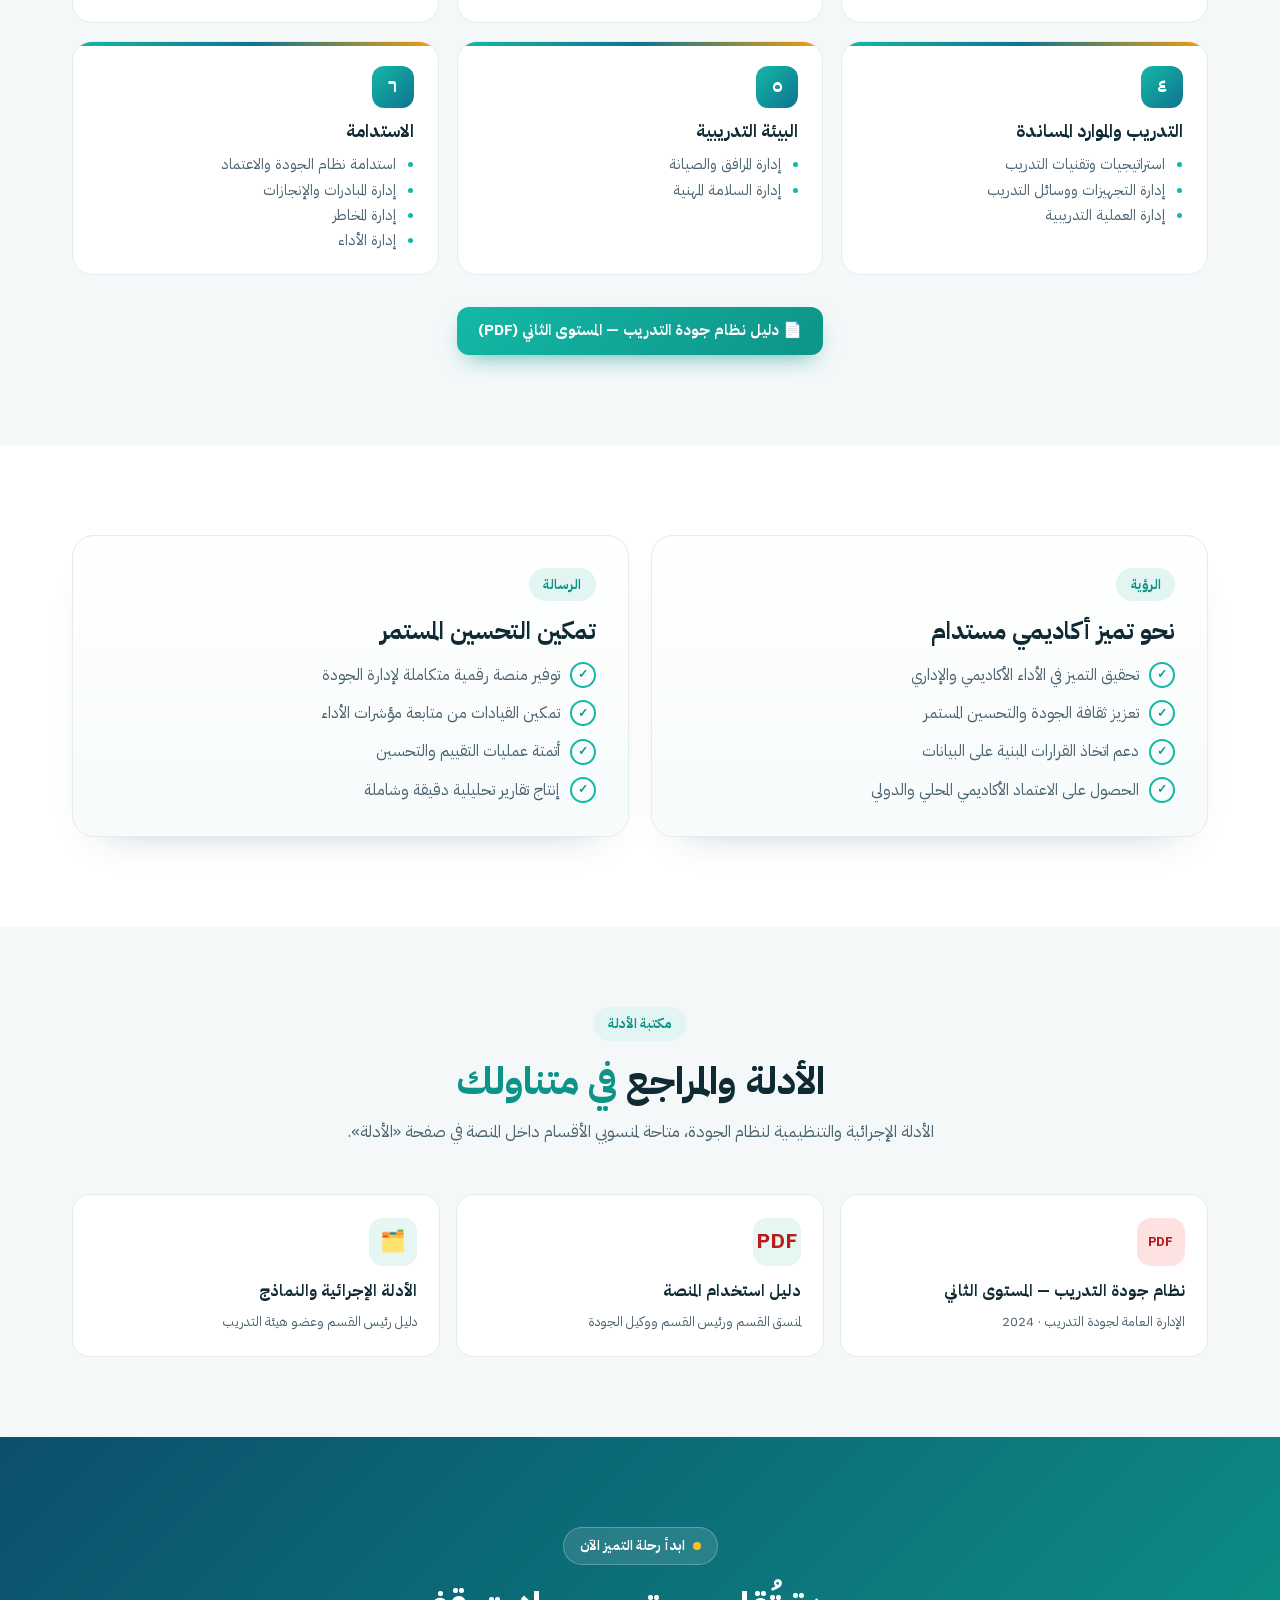
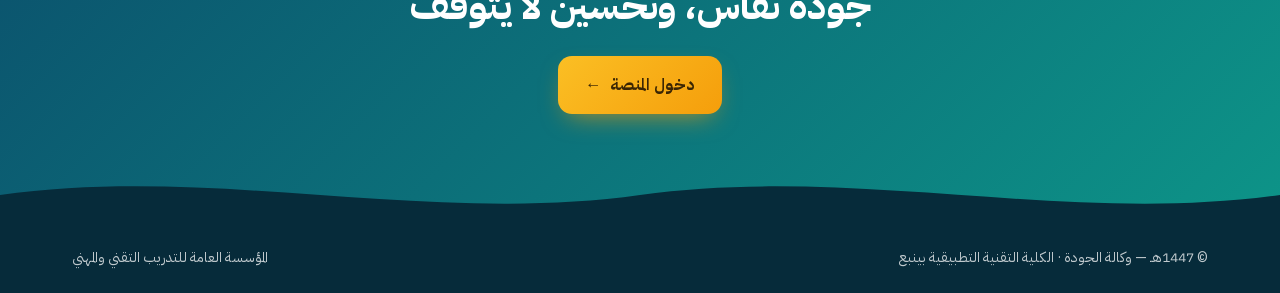
==== commit fb68ed87: "Post-login test pass: API fuzz, business-rule scenarios, deep UI test + fixes Tests (all green): 1,5" ====
--- a/frontend/home.html
+++ b/frontend/home.html
@@ -5,8 +5,7 @@
   <meta name="viewport" content="width=device-width, initial-scale=1">
   <title>منصة الجودة والاعتماد — الكلية التقنية التطبيقية بينبع</title>
   <meta name="description" content="منصة متخصصة في إدارة وتقييم أعمال الجودة بشكل رقمي متكامل وفق نظام جودة التدريب (المستوى الثاني).">
-  <link rel="preconnect" href="https://fonts.googleapis.com">
-  <link rel="stylesheet" href="https://fonts.googleapis.com/css2?family=IBM+Plex+Sans+Arabic:wght@400;500;600;700&display=swap">
+  <link rel="stylesheet" href="css/fonts.css">
   <link rel="stylesheet" href="css/home.css">
 </head>
 <body>
--- a/frontend/css/fonts.css
+++ b/frontend/css/fonts.css
@@ -0,0 +1,13 @@
+/* خط IBM Plex Sans Arabic مستضاف داخل المنصة (لا يعتمد على Google Fonts — يعمل في الشبكات المقيّدة) */
+@font-face { font-family: 'IBM Plex Sans Arabic'; font-style: normal; font-weight: 400; font-display: swap;
+  src: url('../fonts/plex-arabic-arabic-400.woff2') format('woff2'); unicode-range: U+0600-06FF, U+0750-077F, U+0870-088E, U+0890-0891, U+0898-08E1, U+08E3-08FF, U+200C-200E, U+2010-2011, U+204F, U+2E41, U+FB50-FDFF, U+FE70-FE74, U+FE76-FEFC; }
+@font-face { font-family: 'IBM Plex Sans Arabic'; font-style: normal; font-weight: 500; font-display: swap;
+  src: url('../fonts/plex-arabic-arabic-500.woff2') format('woff2'); unicode-range: U+0600-06FF, U+0750-077F, U+0870-088E, U+0890-0891, U+0898-08E1, U+08E3-08FF, U+200C-200E, U+2010-2011, U+204F, U+2E41, U+FB50-FDFF, U+FE70-FE74, U+FE76-FEFC; }
+@font-face { font-family: 'IBM Plex Sans Arabic'; font-style: normal; font-weight: 600 700; font-display: swap;
+  src: url('../fonts/plex-arabic-arabic-700.woff2') format('woff2'); unicode-range: U+0600-06FF, U+0750-077F, U+0870-088E, U+0890-0891, U+0898-08E1, U+08E3-08FF, U+200C-200E, U+2010-2011, U+204F, U+2E41, U+FB50-FDFF, U+FE70-FE74, U+FE76-FEFC; }
+@font-face { font-family: 'IBM Plex Sans Arabic'; font-style: normal; font-weight: 400; font-display: swap;
+  src: url('../fonts/plex-arabic-latin-400.woff2') format('woff2'); unicode-range: U+0000-00FF, U+0131, U+0152-0153, U+02BB-02BC, U+02C6, U+02DA, U+02DC, U+0304, U+0308, U+0329, U+2000-206F, U+20AC, U+2122, U+2191, U+2193, U+2212, U+2215, U+FEFF, U+FFFD; }
+@font-face { font-family: 'IBM Plex Sans Arabic'; font-style: normal; font-weight: 500; font-display: swap;
+  src: url('../fonts/plex-arabic-latin-500.woff2') format('woff2'); unicode-range: U+0000-00FF, U+0131, U+0152-0153, U+02BB-02BC, U+02C6, U+02DA, U+02DC, U+0304, U+0308, U+0329, U+2000-206F, U+20AC, U+2122, U+2191, U+2193, U+2212, U+2215, U+FEFF, U+FFFD; }
+@font-face { font-family: 'IBM Plex Sans Arabic'; font-style: normal; font-weight: 600 700; font-display: swap;
+  src: url('../fonts/plex-arabic-latin-700.woff2') format('woff2'); unicode-range: U+0000-00FF, U+0131, U+0152-0153, U+02BB-02BC, U+02C6, U+02DA, U+02DC, U+0304, U+0308, U+0329, U+2000-206F, U+20AC, U+2122, U+2191, U+2193, U+2212, U+2215, U+FEFF, U+FFFD; }
